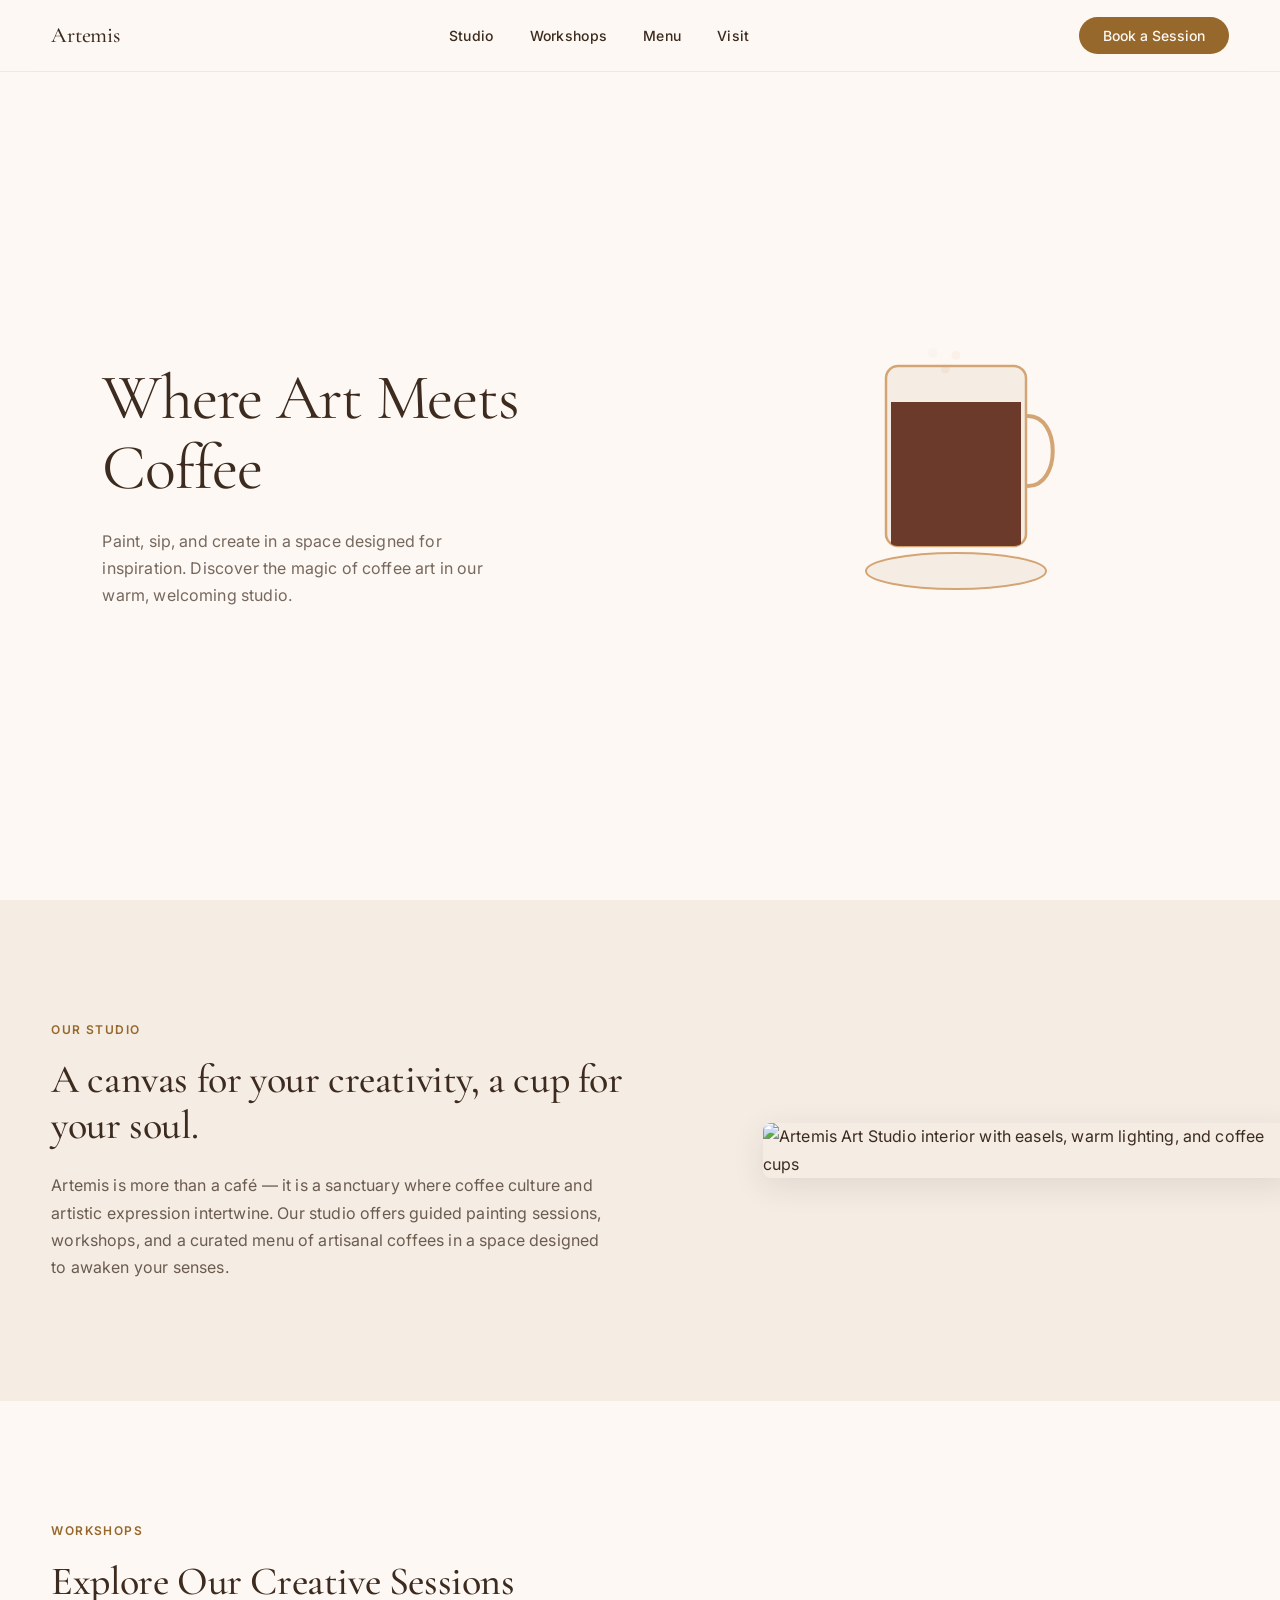
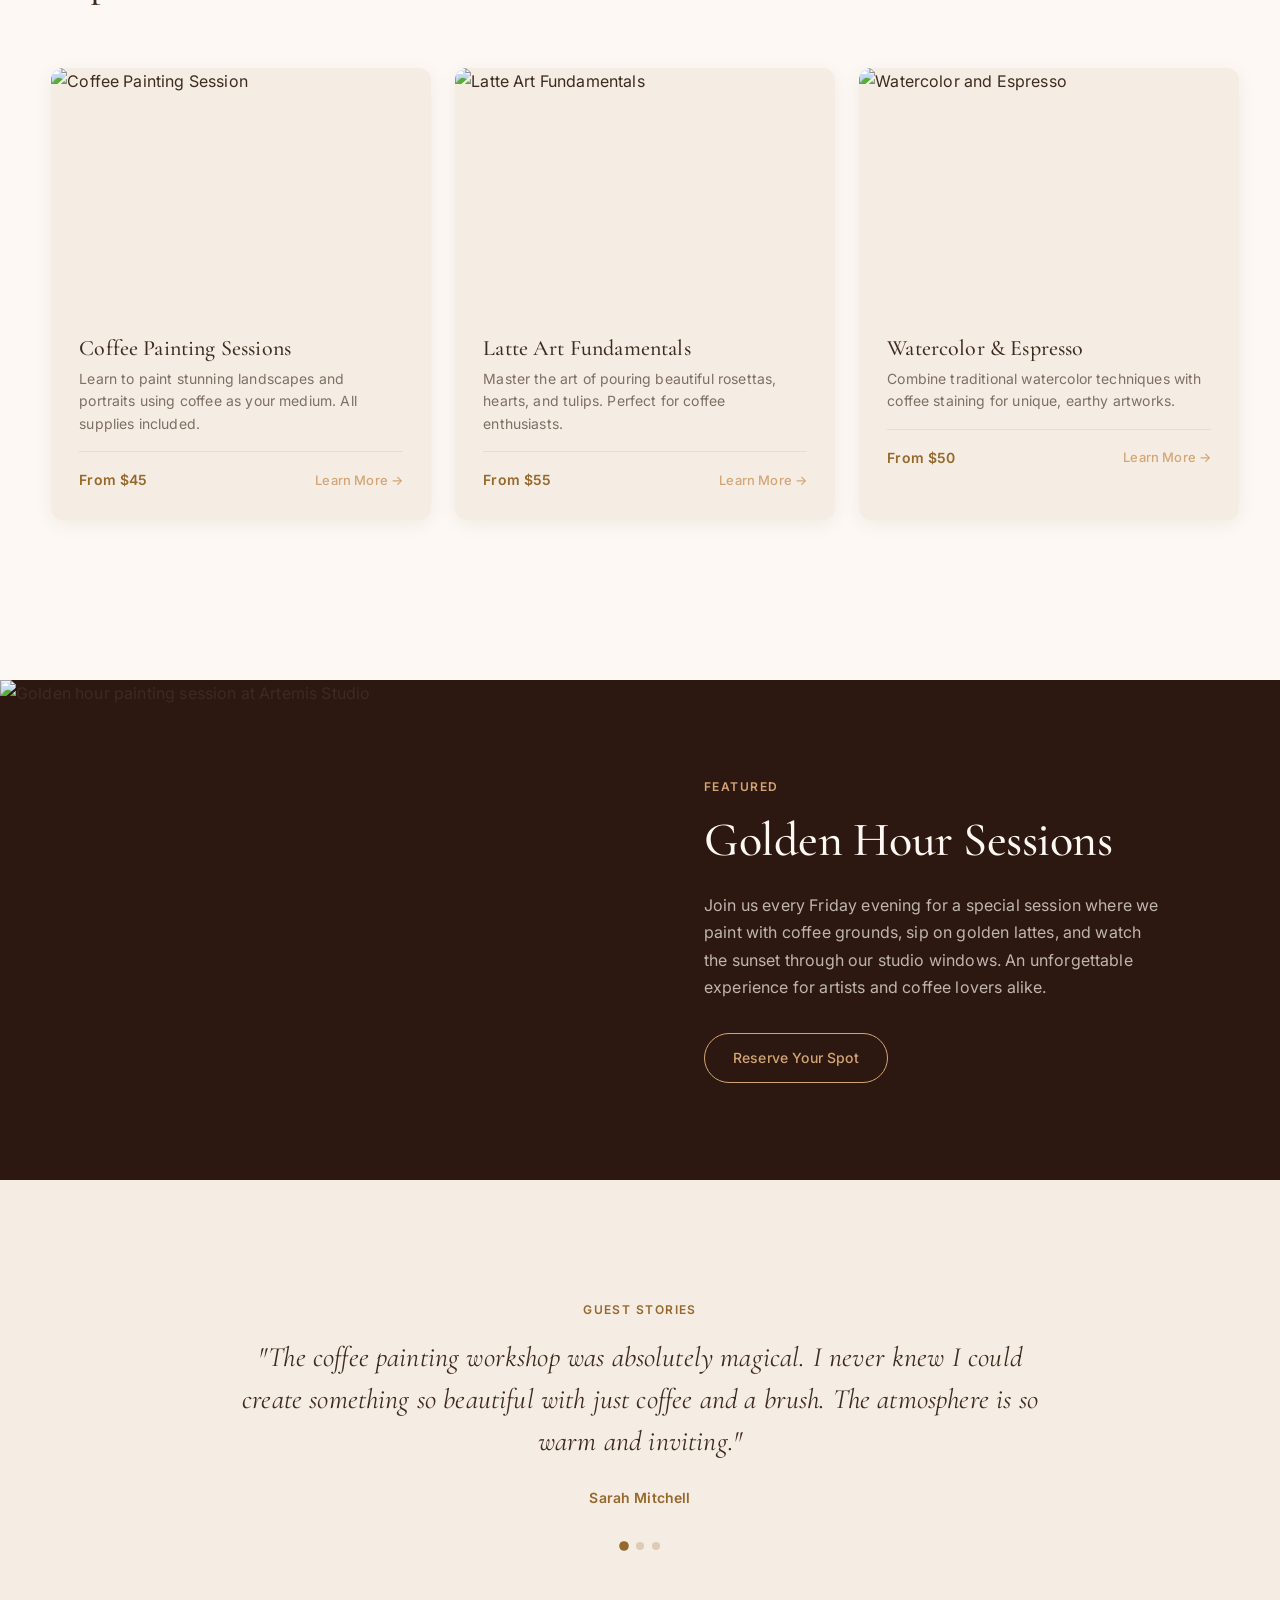
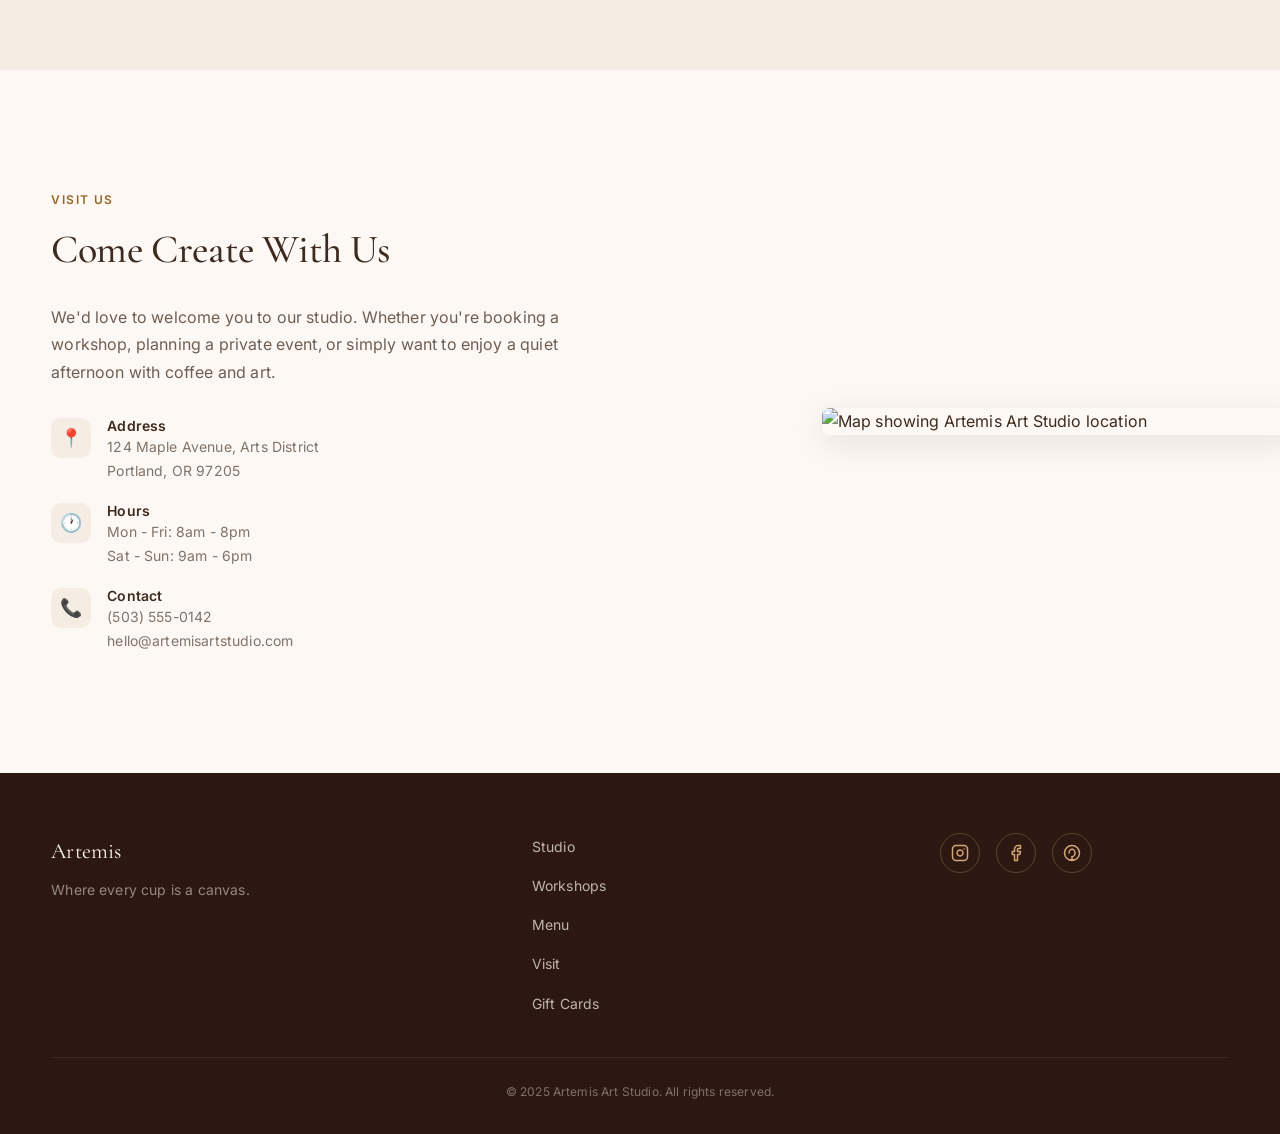
==== index.html @ d1eb5efe "New website" ====
<!DOCTYPE html>
<html lang="en">
<head>
<meta charset="UTF-8">
<meta name="viewport" content="width=device-width, initial-scale=1.0">
<title>Artemis Art Studio &mdash; Where Art Meets Coffee</title>
<link rel="preconnect" href="https://fonts.googleapis.com">
<link rel="preconnect" href="https://fonts.gstatic.com" crossorigin>
<link href="https://fonts.googleapis.com/css2?family=Cormorant+Garamond:ital,wght@0,400;0,500;0,600;1,400&family=Inter:wght@400;500;600&display=swap" rel="stylesheet">
<style>
*,*::before,*::after{margin:0;padding:0;box-sizing:border-box}
:root{
  --primary:#3D2B1F;
  --secondary:#96682C;
  --accent:#D4A574;
  --highlight:#C8956C;
  --bg:#FDF8F3;
  --surface:#F5EDE4;
  --surface-dark:#2C1810;
  --coffee:#6B3A2A;
  --steam:rgba(212,165,116,0.4);
}
html{scroll-behavior:smooth}
body{
  font-family:'Inter',sans-serif;
  color:var(--primary);
  background:var(--bg);
  line-height:1.7;
  letter-spacing:0.01em;
  overflow-x:hidden;
}
h1,h2,h3,h4,h5,h6{font-family:'Cormorant Garamond',serif;font-weight:400;line-height:1.1}
img{max-width:100%;display:block}
a{text-decoration:none;color:inherit}

/* ===== NAVIGATION ===== */
.nav{
  position:fixed;
  top:0;left:0;right:0;
  height:72px;
  background:rgba(253,248,243,0.92);
  backdrop-filter:blur(12px);
  -webkit-backdrop-filter:blur(12px);
  border-bottom:1px solid rgba(150,104,44,0.1);
  z-index:100;
  display:flex;
  align-items:center;
  justify-content:space-between;
  padding:0 4vw;
}
.nav-logo{
  font-family:'Cormorant Garamond',serif;
  font-size:22px;
  font-weight:500;
  color:var(--primary);
  letter-spacing:-0.01em;
}
.nav-links{
  display:flex;
  align-items:center;
  gap:36px;
  list-style:none;
}
.nav-links a{
  font-family:'Inter',sans-serif;
  font-size:14px;
  font-weight:500;
  letter-spacing:0.02em;
  color:var(--primary);
  transition:color 0.3s ease;
  position:relative;
}
.nav-links a::after{
  content:'';
  position:absolute;
  bottom:-4px;left:0;
  width:0;height:1.5px;
  background:var(--secondary);
  transition:width 0.3s ease;
}
.nav-links a:hover{color:var(--secondary)}
.nav-links a:hover::after{width:100%}
.nav-cta{
  font-family:'Inter',sans-serif;
  font-size:14px;
  font-weight:500;
  background:var(--secondary);
  color:var(--bg);
  padding:10px 24px;
  border-radius:100px;
  border:none;
  cursor:pointer;
  transition:all 0.3s ease;
}
.nav-cta:hover{
  background:var(--primary);
  transform:translateY(-1px);
}
.nav-toggle{display:none}

/* ===== HERO ===== */
.hero{
  min-height:100vh;
  display:flex;
  align-items:center;
  background:var(--bg);
  position:relative;
  padding-top:72px;
}
.hero::before{
  content:'';
  position:absolute;
  inset:0;
  background:url("[data-uri]") repeat;
  opacity:0.02;
  pointer-events:none;
  mix-blend-mode:overlay;
}
.hero-inner{
  width:100%;
  max-width:1400px;
  margin:0 auto;
  padding:0 8vw;
  display:grid;
  grid-template-columns:55% 45%;
  align-items:center;
  gap:40px;
}
.hero-text{
  position:relative;
  z-index:2;
}
.hero-headline{
  font-family:'Cormorant Garamond',serif;
  font-size:clamp(40px,5.5vw,64px);
  font-weight:400;
  letter-spacing:-0.02em;
  line-height:1.1;
  color:var(--primary);
  max-width:520px;
}
.hero-headline .word{
  display:inline-block;
  opacity:0;
  transform:translateY(20px);
}
.hero-subtitle{
  font-family:'Inter',sans-serif;
  font-size:16px;
  font-weight:400;
  color:rgba(61,43,31,0.7);
  margin-top:24px;
  max-width:420px;
  line-height:1.7;
}
.hero-visual{
  display:flex;
  align-items:center;
  justify-content:center;
  position:relative;
}

/* ===== SECTIONS GENERAL ===== */
.section{
  padding:120px 4vw;
  position:relative;
}
.section-inner{
  max-width:1200px;
  margin:0 auto;
}
.section-label{
  font-family:'Inter',sans-serif;
  font-size:12px;
  font-weight:600;
  letter-spacing:0.12em;
  text-transform:uppercase;
  color:var(--secondary);
  margin-bottom:16px;
  display:block;
}
.section-heading{
  font-family:'Cormorant Garamond',serif;
  font-size:clamp(32px,3.5vw,40px);
  font-weight:500;
  letter-spacing:-0.01em;
  color:var(--primary);
  margin-bottom:24px;
  line-height:1.15;
}
.section-body{
  font-family:'Inter',sans-serif;
  font-size:16px;
  color:rgba(61,43,31,0.75);
  line-height:1.7;
  max-width:560px;
}

/* ===== INTRODUCTION ===== */
#studio{background:var(--surface)}
.intro-grid{
  display:grid;
  grid-template-columns:55% 45%;
  gap:64px;
  align-items:center;
}
.intro-image{
  border-radius:8px;
  overflow:hidden;
  box-shadow:0 8px 32px rgba(44,24,16,0.1);
}
.intro-image img{
  width:100%;
  height:100%;
  object-fit:cover;
  transition:transform 0.6s ease;
}
.intro-image:hover img{transform:scale(1.03)}

/* ===== WORKSHOPS ===== */
#workshops{background:var(--bg);overflow:hidden}
.workshops-scroll{
  display:flex;
  gap:24px;
  padding:40px 0;
}
.workshop-card{
  min-width:380px;
  background:var(--surface);
  border-radius:12px;
  overflow:hidden;
  box-shadow:0 4px 20px rgba(44,24,16,0.06);
  transition:transform 0.4s ease,box-shadow 0.4s ease;
  cursor:pointer;
}
.workshop-card:hover{
  transform:translateY(-8px);
  box-shadow:0 12px 40px rgba(44,24,16,0.12);
}
.workshop-card-img{
  height:240px;
  overflow:hidden;
}
.workshop-card-img img{
  width:100%;
  height:100%;
  object-fit:cover;
  transition:transform 0.6s ease;
}
.workshop-card:hover .workshop-card-img img{transform:scale(1.05)}
.workshop-card-content{padding:28px}
.workshop-card-title{
  font-family:'Cormorant Garamond',serif;
  font-size:22px;
  font-weight:500;
  color:var(--primary);
  margin-bottom:8px;
}
.workshop-card-desc{
  font-family:'Inter',sans-serif;
  font-size:14px;
  color:rgba(61,43,31,0.65);
  line-height:1.6;
}
.workshop-card-meta{
  display:flex;
  justify-content:space-between;
  align-items:center;
  margin-top:16px;
  padding-top:16px;
  border-top:1px solid rgba(150,104,44,0.12);
}
.workshop-card-price{
  font-family:'Inter',sans-serif;
  font-size:14px;
  font-weight:600;
  color:var(--secondary);
}
.workshop-card-link{
  font-family:'Inter',sans-serif;
  font-size:13px;
  font-weight:500;
  color:var(--accent);
  transition:color 0.3s ease;
}
.workshop-card-link:hover{color:var(--secondary)}

/* ===== FEATURED ===== */
#featured{background:var(--surface-dark)}
.featured-grid{
  display:grid;
  grid-template-columns:1fr 1fr;
  gap:0;
  align-items:center;
}
.featured-image{
  height:100%;
  min-height:500px;
  overflow:hidden;
}
.featured-image img{
  width:100%;
  height:100%;
  object-fit:cover;
}
.featured-text{
  padding:80px 64px;
}
.featured-text .section-label{color:var(--accent)}
.featured-text .section-heading{
  color:var(--bg);
  font-size:clamp(36px,4vw,48px);
}
.featured-text .section-body{color:rgba(253,248,243,0.7);max-width:460px}
.featured-cta{
  display:inline-block;
  margin-top:32px;
  font-family:'Inter',sans-serif;
  font-size:14px;
  font-weight:500;
  color:var(--accent);
  border:1px solid var(--accent);
  padding:12px 28px;
  border-radius:100px;
  transition:all 0.3s ease;
}
.featured-cta:hover{
  background:var(--accent);
  color:var(--surface-dark);
}

/* ===== TESTIMONIALS ===== */
#stories{background:var(--surface)}
.testimonial-wrap{
  max-width:800px;
  margin:0 auto;
  text-align:center;
}
.testimonial-quote{
  font-family:'Cormorant Garamond',serif;
  font-size:clamp(22px,2.5vw,28px);
  font-weight:400;
  font-style:italic;
  color:var(--primary);
  line-height:1.5;
  min-height:120px;
  display:flex;
  align-items:center;
  justify-content:center;
}
.testimonial-author{
  font-family:'Inter',sans-serif;
  font-size:14px;
  font-weight:600;
  color:var(--secondary);
  margin-top:24px;
}
.testimonial-nav{
  display:flex;
  justify-content:center;
  gap:8px;
  margin-top:32px;
}
.testimonial-dot{
  width:8px;
  height:8px;
  border-radius:50%;
  background:rgba(150,104,44,0.25);
  cursor:pointer;
  transition:all 0.3s ease;
  border:none;
}
.testimonial-dot.active{
  background:var(--secondary);
  transform:scale(1.2);
}

/* ===== VISIT ===== */
#visit{background:var(--bg)}
.visit-grid{
  display:grid;
  grid-template-columns:60% 40%;
  gap:64px;
  align-items:center;
}
.visit-info h2{margin-bottom:32px}
.visit-details{
  display:grid;
  gap:20px;
  margin-top:32px;
}
.visit-item{
  display:flex;
  align-items:flex-start;
  gap:16px;
}
.visit-icon{
  width:40px;
  height:40px;
  border-radius:10px;
  background:var(--surface);
  display:flex;
  align-items:center;
  justify-content:center;
  flex-shrink:0;
  font-size:18px;
}
.visit-item h4{
  font-family:'Inter',sans-serif;
  font-size:14px;
  font-weight:600;
  color:var(--primary);
  margin-bottom:2px;
}
.visit-item p{
  font-family:'Inter',sans-serif;
  font-size:14px;
  color:rgba(61,43,31,0.65);
}
.visit-image{
  border-radius:8px;
  overflow:hidden;
  box-shadow:0 8px 32px rgba(44,24,16,0.1);
}
.visit-image img{
  width:100%;
  height:100%;
  object-fit:cover;
}

/* ===== FOOTER ===== */
.footer{
  background:var(--surface-dark);
  padding:60px 4vw 32px;
}
.footer-inner{
  max-width:1200px;
  margin:0 auto;
}
.footer-grid{
  display:grid;
  grid-template-columns:1.2fr 1fr 0.8fr;
  gap:48px;
  padding-bottom:40px;
  border-bottom:1px solid rgba(253,248,243,0.08);
}
.footer-brand{
  font-family:'Cormorant Garamond',serif;
  font-size:22px;
  color:var(--bg);
  margin-bottom:8px;
}
.footer-tagline{
  font-family:'Inter',sans-serif;
  font-size:14px;
  color:rgba(253,248,243,0.5);
}
.footer-links{
  list-style:none;
  display:flex;
  flex-direction:column;
  gap:12px;
}
.footer-links a{
  font-family:'Inter',sans-serif;
  font-size:14px;
  color:rgba(253,248,243,0.7);
  transition:color 0.3s ease;
}
.footer-links a:hover{color:var(--accent)}
.footer-social{
  display:flex;
  gap:16px;
}
.footer-social a{
  width:40px;
  height:40px;
  border-radius:50%;
  border:1px solid rgba(212,165,116,0.3);
  display:flex;
  align-items:center;
  justify-content:center;
  color:var(--accent);
  font-size:18px;
  transition:all 0.3s ease;
}
.footer-social a:hover{
  background:var(--accent);
  color:var(--surface-dark);
}
.footer-bottom{
  text-align:center;
  padding-top:24px;
  font-family:'Inter',sans-serif;
  font-size:12px;
  color:rgba(253,248,243,0.4);
}

/* ===== ANIMATIONS ===== */
.fade-up{
  opacity:0;
  transform:translateY(30px);
}
.fade-up.visible{
  opacity:1;
  transform:translateY(0);
  transition:opacity 0.8s cubic-bezier(0.33,1,0.68,1),transform 0.8s cubic-bezier(0.33,1,0.68,1);
}
.fade-left{
  opacity:0;
  transform:translateX(-60px);
}
.fade-left.visible{
  opacity:1;
  transform:translateX(0);
  transition:opacity 1s cubic-bezier(0.33,1,0.68,1),transform 1s cubic-bezier(0.33,1,0.68,1);
}
.fade-right{
  opacity:0;
  transform:translateX(40px);
}
.fade-right.visible{
  opacity:1;
  transform:translateX(0);
  transition:opacity 0.8s cubic-bezier(0.33,1,0.68,1),transform 0.8s cubic-bezier(0.33,1,0.68,1);
}

/* ===== RESPONSIVE ===== */
@media(max-width:768px){
  .nav-links,.nav-cta{display:none}
  .nav-toggle{
    display:block;
    background:none;
    border:none;
    font-size:24px;
    cursor:pointer;
    color:var(--primary);
  }
  .hero-inner{
    grid-template-columns:1fr;
    text-align:center;
    gap:60px;
    padding-top:100px;
    padding-bottom:60px;
  }
  .hero-headline{max-width:100%}
  .hero-subtitle{margin:24px auto 0}
  .hero-visual{order:-1}
  .intro-grid{grid-template-columns:1fr}
  .workshop-card{min-width:320px}
  .featured-grid{grid-template-columns:1fr}
  .featured-image{min-height:300px}
  .featured-text{padding:48px 24px}
  .visit-grid{grid-template-columns:1fr}
  .footer-grid{grid-template-columns:1fr;text-align:center}
  .footer-social{justify-content:center}
  .section{padding:80px 5vw}
}

/* ===== SVG COFFEE CUP ===== */
.coffee-cup-svg{
  cursor:pointer;
  transition:transform 0.3s ease;
}
.coffee-cup-svg:hover{transform:scale(1.02)}
.coffee-cup-svg:focus{outline:none}
#coffee-liquid{transition:all 0.4s ease}
</style>
</head>
<body>

<!-- ===== NAVIGATION ===== -->
<nav class="nav">
  <a href="#" class="nav-logo">Artemis</a>
  <ul class="nav-links">
    <li><a href="#studio">Studio</a></li>
    <li><a href="#workshops">Workshops</a></li>
    <li><a href="#featured">Menu</a></li>
    <li><a href="#visit">Visit</a></li>
  </ul>
  <button class="nav-cta" onclick="document.getElementById('visit').scrollIntoView({behavior:'smooth'})">Book a Session</button>
  <button class="nav-toggle" onclick="toggleMobileNav()">&#9776;</button>
</nav>

<!-- ===== HERO ===== -->
<section class="hero" id="home">
  <div class="hero-inner">
    <div class="hero-text">
      <h1 class="hero-headline" id="hero-headline">Where Art Meets Coffee</h1>
      <p class="hero-subtitle">Paint, sip, and create in a space designed for inspiration. Discover the magic of coffee art in our warm, welcoming studio.</p>
    </div>
    <div class="hero-visual">
      <svg class="coffee-cup-svg" id="coffee-cup" viewBox="0 0 280 320" width="280" height="320" role="img" aria-label="Interactive coffee cup. Click to drink." tabindex="0">
        <defs>
          <clipPath id="cup-clip">
            <rect x="50" y="40" width="140" height="180" rx="12" ry="12"/>
          </clipPath>
        </defs>
        <!-- Saucer -->
        <ellipse cx="120" cy="245" rx="90" ry="18" fill="#F5EDE4" stroke="#D4A574" stroke-width="2"/>
        <!-- Cup body -->
        <rect x="50" y="40" width="140" height="180" rx="12" ry="12" fill="#F5EDE4" stroke="#D4A574" stroke-width="2.5"/>
        <!-- Cup handle -->
        <path d="M 192 90 C 225 90, 225 160, 192 160" fill="none" stroke="#D4A574" stroke-width="4" stroke-linecap="round"/>
        <!-- Coffee liquid -->
        <rect id="coffee-liquid" x="55" y="76" width="130" height="144" fill="#6B3A2A" clip-path="url(#cup-clip)"/>
        <!-- Steam particles container -->
        <g id="steam-container"></g>
      </svg>
    </div>
  </div>
</section>

<!-- ===== INTRODUCTION ===== -->
<section class="section" id="studio">
  <div class="section-inner">
    <div class="intro-grid">
      <div class="intro-text">
        <span class="section-label fade-up">Our Studio</span>
        <h2 class="section-heading fade-up">A canvas for your creativity, a cup for your soul.</h2>
        <p class="section-body fade-up">Artemis is more than a caf&eacute; &mdash; it is a sanctuary where coffee culture and artistic expression intertwine. Our studio offers guided painting sessions, workshops, and a curated menu of artisanal coffees in a space designed to awaken your senses.</p>
      </div>
      <div class="intro-image fade-right">
        <img src="images/studio-interior.jpg" alt="Artemis Art Studio interior with easels, warm lighting, and coffee cups">
      </div>
    </div>
  </div>
</section>

<!-- ===== WORKSHOPS ===== -->
<section class="section" id="workshops">
  <div class="section-inner">
    <span class="section-label fade-up">Workshops</span>
    <h2 class="section-heading fade-up">Explore Our Creative Sessions</h2>
    <div class="workshops-scroll" id="workshops-scroll">
      <div class="workshop-card fade-up">
        <div class="workshop-card-img">
          <img src="images/coffee-painting-workshop.jpg" alt="Coffee Painting Session">
        </div>
        <div class="workshop-card-content">
          <h3 class="workshop-card-title">Coffee Painting Sessions</h3>
          <p class="workshop-card-desc">Learn to paint stunning landscapes and portraits using coffee as your medium. All supplies included.</p>
          <div class="workshop-card-meta">
            <span class="workshop-card-price">From $45</span>
            <span class="workshop-card-link">Learn More &rarr;</span>
          </div>
        </div>
      </div>
      <div class="workshop-card fade-up">
        <div class="workshop-card-img">
          <img src="images/latte-art.jpg" alt="Latte Art Fundamentals">
        </div>
        <div class="workshop-card-content">
          <h3 class="workshop-card-title">Latte Art Fundamentals</h3>
          <p class="workshop-card-desc">Master the art of pouring beautiful rosettas, hearts, and tulips. Perfect for coffee enthusiasts.</p>
          <div class="workshop-card-meta">
            <span class="workshop-card-price">From $55</span>
            <span class="workshop-card-link">Learn More &rarr;</span>
          </div>
        </div>
      </div>
      <div class="workshop-card fade-up">
        <div class="workshop-card-img">
          <img src="images/coffee-watercolor.jpg" alt="Watercolor and Espresso">
        </div>
        <div class="workshop-card-content">
          <h3 class="workshop-card-title">Watercolor &amp; Espresso</h3>
          <p class="workshop-card-desc">Combine traditional watercolor techniques with coffee staining for unique, earthy artworks.</p>
          <div class="workshop-card-meta">
            <span class="workshop-card-price">From $50</span>
            <span class="workshop-card-link">Learn More &rarr;</span>
          </div>
        </div>
      </div>
      <div class="workshop-card fade-up">
        <div class="workshop-card-img">
          <img src="images/golden-hour.jpg" alt="Evening Sip and Paint">
        </div>
        <div class="workshop-card-content">
          <h3 class="workshop-card-title">Evening Sip &amp; Paint</h3>
          <p class="workshop-card-desc">Unwind with a glass of wine, artisanal coffee, and a guided painting session in golden hour light.</p>
          <div class="workshop-card-meta">
            <span class="workshop-card-price">From $60</span>
            <span class="workshop-card-link">Learn More &rarr;</span>
          </div>
        </div>
      </div>
    </div>
  </div>
</section>

<!-- ===== FEATURED ===== -->
<section class="section" id="featured" style="padding:0">
  <div class="featured-grid">
    <div class="featured-image fade-left">
      <img src="images/golden-hour.jpg" alt="Golden hour painting session at Artemis Studio">
    </div>
    <div class="featured-text">
      <span class="section-label fade-up">Featured</span>
      <h2 class="section-heading fade-up">Golden Hour Sessions</h2>
      <p class="section-body fade-up">Join us every Friday evening for a special session where we paint with coffee grounds, sip on golden lattes, and watch the sunset through our studio windows. An unforgettable experience for artists and coffee lovers alike.</p>
      <a href="#visit" class="featured-cta fade-up">Reserve Your Spot</a>
    </div>
  </div>
</section>

<!-- ===== TESTIMONIALS ===== -->
<section class="section" id="stories">
  <div class="section-inner">
    <div class="testimonial-wrap">
      <span class="section-label fade-up">Guest Stories</span>
      <div class="testimonial-quote fade-up" id="testimonial-quote">
        "The coffee painting workshop was absolutely magical. I never knew I could create something so beautiful with just coffee and a brush. The atmosphere is so warm and inviting."
      </div>
      <div class="testimonial-author fade-up" id="testimonial-author">Sarah Mitchell</div>
      <div class="testimonial-nav" id="testimonial-nav">
        <button class="testimonial-dot active" data-index="0"></button>
        <button class="testimonial-dot" data-index="1"></button>
        <button class="testimonial-dot" data-index="2"></button>
      </div>
    </div>
  </div>
</section>

<!-- ===== VISIT ===== -->
<section class="section" id="visit">
  <div class="section-inner">
    <div class="visit-grid">
      <div class="visit-info">
        <span class="section-label fade-up">Visit Us</span>
        <h2 class="section-heading fade-up">Come Create With Us</h2>
        <p class="section-body fade-up">We'd love to welcome you to our studio. Whether you're booking a workshop, planning a private event, or simply want to enjoy a quiet afternoon with coffee and art.</p>
        <div class="visit-details">
          <div class="visit-item fade-up">
            <div class="visit-icon">&#128205;</div>
            <div>
              <h4>Address</h4>
              <p>124 Maple Avenue, Arts District<br>Portland, OR 97205</p>
            </div>
          </div>
          <div class="visit-item fade-up">
            <div class="visit-icon">&#128336;</div>
            <div>
              <h4>Hours</h4>
              <p>Mon - Fri: 8am - 8pm<br>Sat - Sun: 9am - 6pm</p>
            </div>
          </div>
          <div class="visit-item fade-up">
            <div class="visit-icon">&#128222;</div>
            <div>
              <h4>Contact</h4>
              <p>(503) 555-0142<br>hello@artemisartstudio.com</p>
            </div>
          </div>
        </div>
      </div>
      <div class="visit-image fade-right">
        <img src="images/studio-map.jpg" alt="Map showing Artemis Art Studio location">
      </div>
    </div>
  </div>
</section>

<!-- ===== FOOTER ===== -->
<footer class="footer">
  <div class="footer-inner">
    <div class="footer-grid">
      <div>
        <div class="footer-brand">Artemis</div>
        <p class="footer-tagline">Where every cup is a canvas.</p>
      </div>
      <ul class="footer-links">
        <li><a href="#studio">Studio</a></li>
        <li><a href="#workshops">Workshops</a></li>
        <li><a href="#featured">Menu</a></li>
        <li><a href="#visit">Visit</a></li>
        <li><a href="#">Gift Cards</a></li>
      </ul>
      <div class="footer-social">
        <a href="#" aria-label="Instagram">
          <svg width="18" height="18" viewBox="0 0 24 24" fill="none" stroke="currentColor" stroke-width="2" stroke-linecap="round" stroke-linejoin="round"><rect x="2" y="2" width="20" height="20" rx="5" ry="5"></rect><path d="M16 11.37A4 4 0 1 1 12.63 8 4 4 0 0 1 16 11.37z"></path><line x1="17.5" y1="6.5" x2="17.51" y2="6.5"></line></svg>
        </a>
        <a href="#" aria-label="Facebook">
          <svg width="18" height="18" viewBox="0 0 24 24" fill="none" stroke="currentColor" stroke-width="2" stroke-linecap="round" stroke-linejoin="round"><path d="M18 2h-3a5 5 0 0 0-5 5v3H7v4h3v8h4v-8h3l1-4h-4V7a1 1 0 0 1 1-1h3z"></path></svg>
        </a>
        <a href="#" aria-label="Pinterest">
          <svg width="18" height="18" viewBox="0 0 24 24" fill="none" stroke="currentColor" stroke-width="2" stroke-linecap="round" stroke-linejoin="round"><circle cx="12" cy="12" r="10"></circle><path d="M8 12c0-2.76 1.79-5 4-5s4 2.24 4 5c0 2.76-1.79 5-4 5"></path><path d="M12 17v4"></path><path d="M9 21h6"></path></svg>
        </a>
      </div>
    </div>
    <div class="footer-bottom">
      &copy; 2025 Artemis Art Studio. All rights reserved.
    </div>
  </div>
</footer>

<script>
// ===== COFFEE CUP INTERACTIVE =====
(function(){
  const svg = document.getElementById('coffee-cup');
  const liquid = document.getElementById('coffee-liquid');
  const steamContainer = document.getElementById('steam-container');
  const cupInteriorHeight = 180;
  let fillLevel = 0.80;
  let particles = [];
  let frameCount = 0;
  let isResetting = false;

  // Steam particle class
  function createParticle(burst) {
    const el = document.createElementNS('http://www.w3.org/2000/svg', 'circle');
    const radius = 3 + Math.random() * 2;
    const startX = 120 + (Math.random() - 0.5) * 40;
    const startY = 60 + Math.random() * 10;
    el.setAttribute('r', radius);
    el.setAttribute('cx', startX);
    el.setAttribute('cy', startY);
    el.setAttribute('fill', 'rgba(212,165,116,0.4)');
    el.setAttribute('fill-opacity', '0.4');
    steamContainer.appendChild(el);

    const particle = {
      el: el,
      x: startX,
      baseX: startX,
      y: startY,
      radius: radius,
      opacity: 0.4,
      speed: 0.3 + Math.random() * 0.5,
      wobbleOffset: Math.random() * Math.PI * 2,
      wobbleSpeed: 0.02 + Math.random() * 0.03,
      wobbleAmp: 8 + Math.random() * 12
    };
    particles.push(particle);
    return particle;
  }

  // Animation loop
  function animate() {
    frameCount++;

    // Spawn ambient particles
    if (frameCount % 25 === 0 && particles.length < 12) {
      createParticle(false);
    }

    // Update particles (iterate in reverse for safe removal)
    for (let i = particles.length - 1; i >= 0; i--) {
      const p = particles[i];
      p.y -= p.speed;
      p.wobbleOffset += p.wobbleSpeed;
      p.x = p.baseX + Math.sin(p.wobbleOffset) * p.wobbleAmp;
      p.opacity -= 0.004;

      p.el.setAttribute('cx', p.x);
      p.el.setAttribute('cy', p.y);
      p.el.setAttribute('fill-opacity', Math.max(0, p.opacity));

      if (p.opacity <= 0 || p.y < 15) {
        steamContainer.removeChild(p.el);
        particles.splice(i, 1);
      }
    }

    requestAnimationFrame(animate);
  }

  // Start animation
  animate();

  // Emit burst of steam
  function emitSteamBurst() {
    for (let i = 0; i < 4; i++) {
      setTimeout(() => createParticle(true), i * 80);
    }
  }

  // Handle click
  function handleClick() {
    if (isResetting) return;

    if (fillLevel > 0.12) {
      fillLevel = Math.max(0.08, fillLevel - 0.15);
      const newHeight = fillLevel * cupInteriorHeight;
      const newY = 220 - newHeight;
      liquid.setAttribute('y', newY);
      liquid.setAttribute('height', newHeight);
      emitSteamBurst();

      if (fillLevel <= 0.12) {
        // Show refill hint after a delay
        setTimeout(() => {
          if (fillLevel <= 0.12) {
            isResetting = true;
            liquid.setAttribute('y', '76');
            liquid.setAttribute('height', '144');
            fillLevel = 0.80;
            emitSteamBurst();
            setTimeout(() => { isResetting = false; }, 500);
          }
        }, 1200);
      }
    }
  }

  svg.addEventListener('click', handleClick);
  svg.addEventListener('keydown', function(e) {
    if (e.key === 'Enter' || e.key === ' ') {
      e.preventDefault();
      handleClick();
    }
  });
})();

// ===== TESTIMONIALS CYCLING =====
(function(){
  const quotes = [
    {
      text: '"The coffee painting workshop was absolutely magical. I never knew I could create something so beautiful with just coffee and a brush. The atmosphere is so warm and inviting."',
      author: 'Sarah Mitchell'
    },
    {
      text: '"Artemis is my sanctuary. I come here every weekend for the Golden Hour sessions. There\'s something truly special about painting while the sun sets and the smell of fresh coffee fills the air."',
      author: 'James Chen'
    },
    {
      text: '"I brought my team here for a corporate workshop and it was the best team-building event we\'ve ever had. The instructors are patient, the coffee is incredible, and everyone left with artwork they were proud of."',
      author: 'Emily Rodriguez'
    }
  ];

  let currentIndex = 0;
  const quoteEl = document.getElementById('testimonial-quote');
  const authorEl = document.getElementById('testimonial-author');
  const dots = document.querySelectorAll('.testimonial-dot');

  function showTestimonial(index) {
    // Fade out
    quoteEl.style.transition = 'opacity 0.4s ease';
    authorEl.style.transition = 'opacity 0.4s ease';
    quoteEl.style.opacity = '0';
    authorEl.style.opacity = '0';

    setTimeout(() => {
      quoteEl.textContent = quotes[index].text;
      authorEl.textContent = quotes[index].author;
      // Fade in
      quoteEl.style.opacity = '1';
      authorEl.style.opacity = '1';
    }, 400);

    dots.forEach((dot, i) => {
      dot.classList.toggle('active', i === index);
    });
  }

  // Auto cycle
  setInterval(() => {
    currentIndex = (currentIndex + 1) % quotes.length;
    showTestimonial(currentIndex);
  }, 6000);

  // Dot clicks
  dots.forEach(dot => {
    dot.addEventListener('click', () => {
      currentIndex = parseInt(dot.dataset.index);
      showTestimonial(currentIndex);
    });
  });
})();

// ===== SCROLL ENTRANCE ANIMATIONS =====
(function(){
  const observerOptions = {
    root: null,
    rootMargin: '0px',
    threshold: 0.15
  };

  const observer = new IntersectionObserver((entries) => {
    entries.forEach(entry => {
      if (entry.isIntersecting) {
        // Add stagger delay based on element's position among siblings
        const siblings = Array.from(entry.target.parentElement.children);
        const index = siblings.indexOf(entry.target);
        const delay = index * 0.12;
        entry.target.style.transitionDelay = delay + 's';
        entry.target.classList.add('visible');
        observer.unobserve(entry.target);
      }
    });
  }, observerOptions);

  document.querySelectorAll('.fade-up, .fade-left, .fade-right').forEach(el => {
    observer.observe(el);
  });
})();

// ===== HERO HEADLINE WORD-BY-WORD ANIMATION =====
(function(){
  const headline = document.getElementById('hero-headline');
  const text = headline.textContent;
  const words = text.split(' ');
  headline.innerHTML = words.map((word, i) => {
    return '<span class="word" style="animation-delay:' + (i * 0.15) + 's">' + word + '</span>';
  }).join(' ');

  // Trigger animation
  setTimeout(() => {
    headline.querySelectorAll('.word').forEach(word => {
      word.style.opacity = '1';
      word.style.transform = 'translateY(0)';
      word.style.transition = 'opacity 0.8s cubic-bezier(0.33,1,0.68,1), transform 0.8s cubic-bezier(0.33,1,0.68,1)';
    });
  }, 300);
})();

// ===== SMOOTH SCROLL FOR NAV LINKS =====
document.querySelectorAll('a[href^="#"]').forEach(anchor => {
  anchor.addEventListener('click', function(e) {
    const href = this.getAttribute('href');
    if (href === '#') return;
    e.preventDefault();
    const target = document.querySelector(href);
    if (target) {
      target.scrollIntoView({ behavior: 'smooth', block: 'start' });
    }
  });
});

// ===== MOBILE NAV TOGGLE =====
function toggleMobileNav() {
  const navLinks = document.querySelector('.nav-links');
  const isHidden = navLinks.style.display === 'flex';
  navLinks.style.display = isHidden ? 'none' : 'flex';
  if (!isHidden) {
    navLinks.style.position = 'absolute';
    navLinks.style.top = '72px';
    navLinks.style.left = '0';
    navLinks.style.right = '0';
    navLinks.style.flexDirection = 'column';
    navLinks.style.background = 'rgba(253,248,243,0.98)';
    navLinks.style.padding = '24px';
    navLinks.style.gap = '20px';
    navLinks.style.boxShadow = '0 4px 20px rgba(0,0,0,0.08)';
    navLinks.style.backdropFilter = 'blur(12px)';
    navLinks.style.zIndex = '99';
  }
}

// ===== NAV BACKGROUND ON SCROLL =====
window.addEventListener('scroll', () => {
  const nav = document.querySelector('.nav');
  if (window.scrollY > 50) {
    nav.style.boxShadow = '0 2px 20px rgba(44,24,16,0.06)';
  } else {
    nav.style.boxShadow = 'none';
  }
});
</script>

</body>
</html>
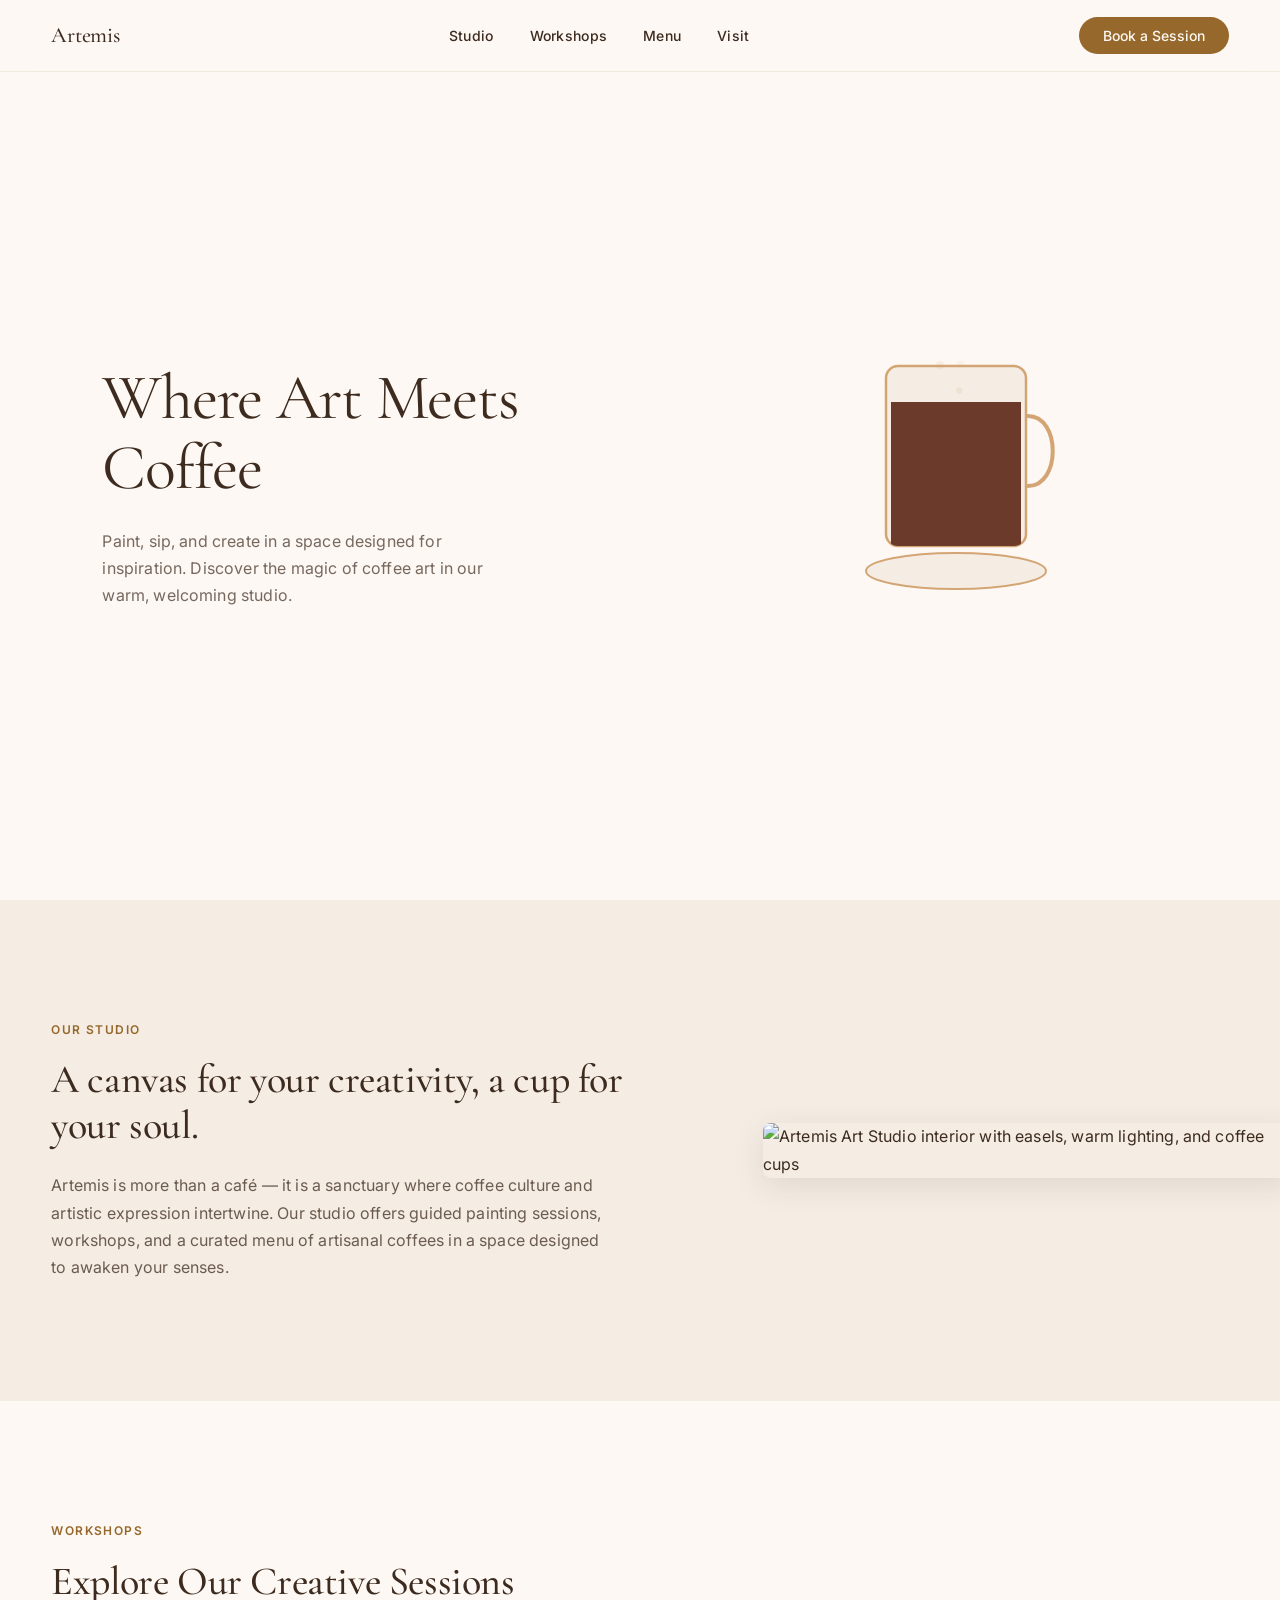
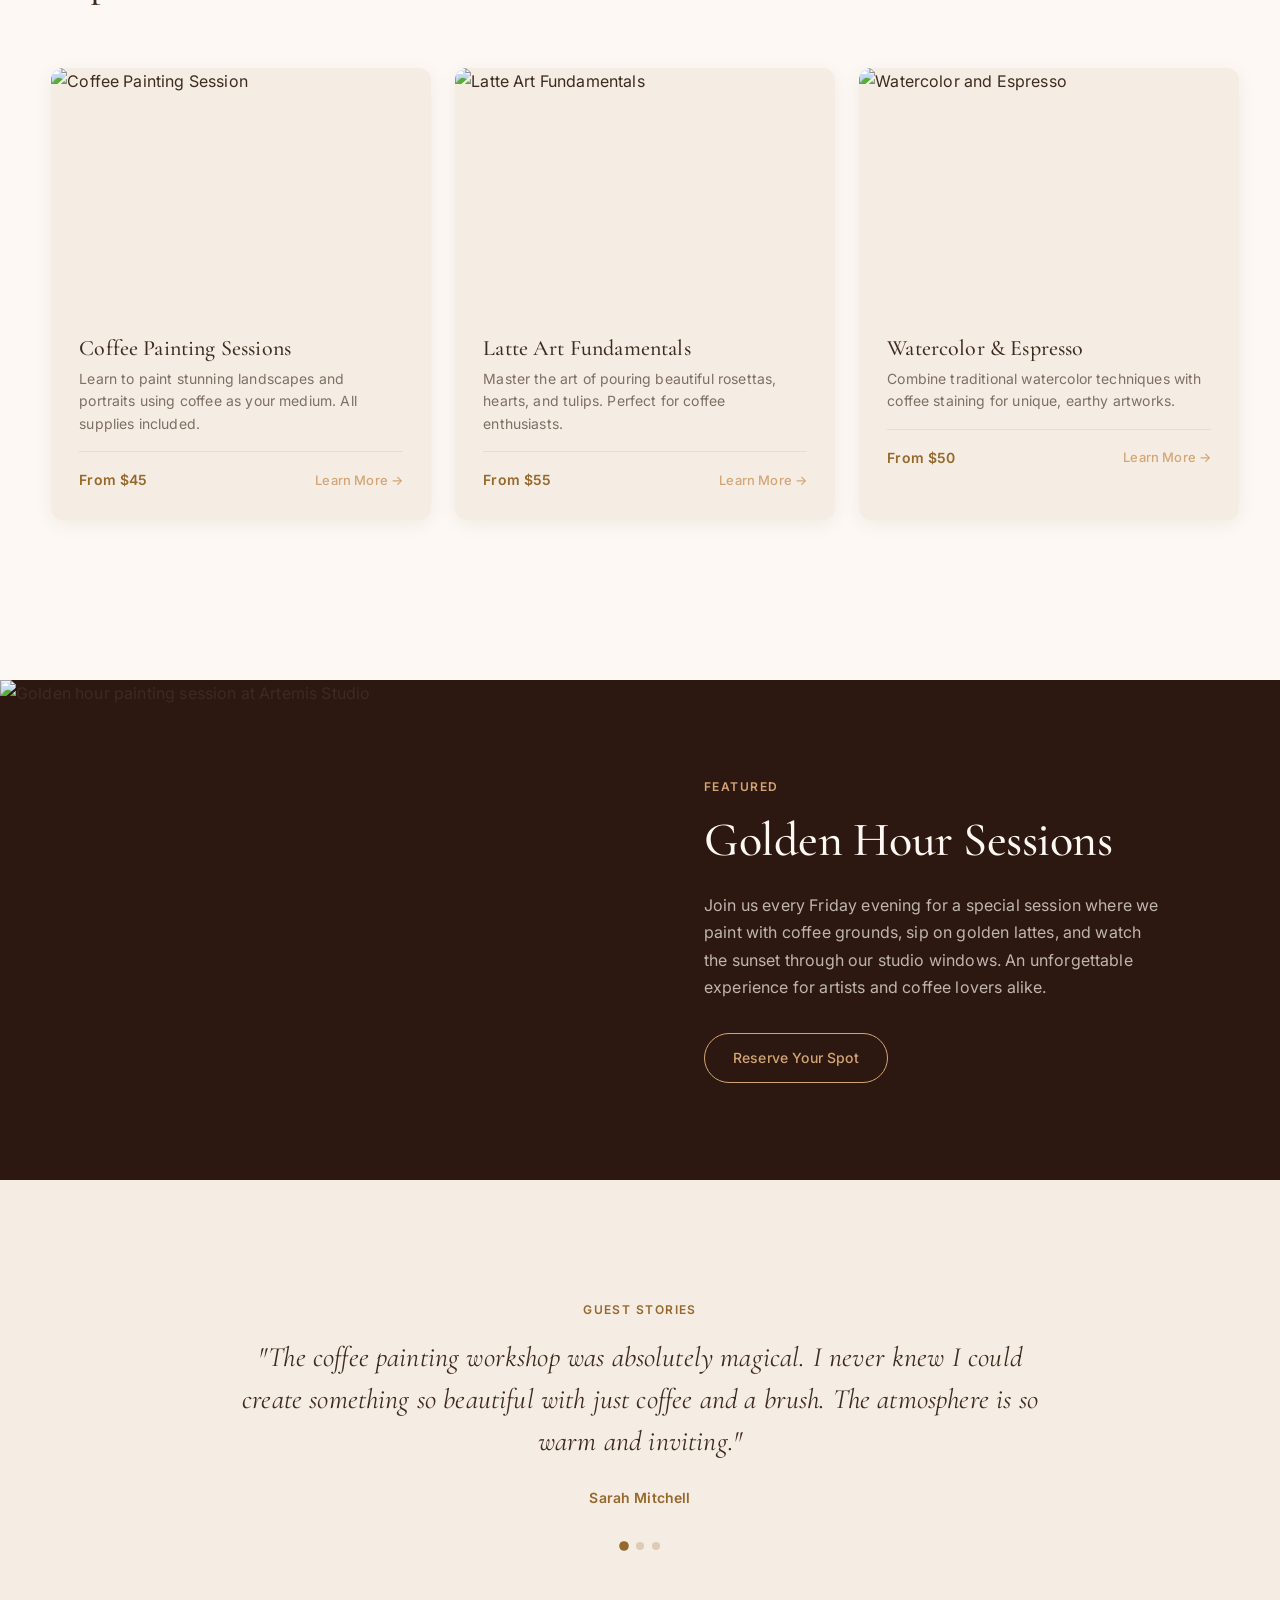
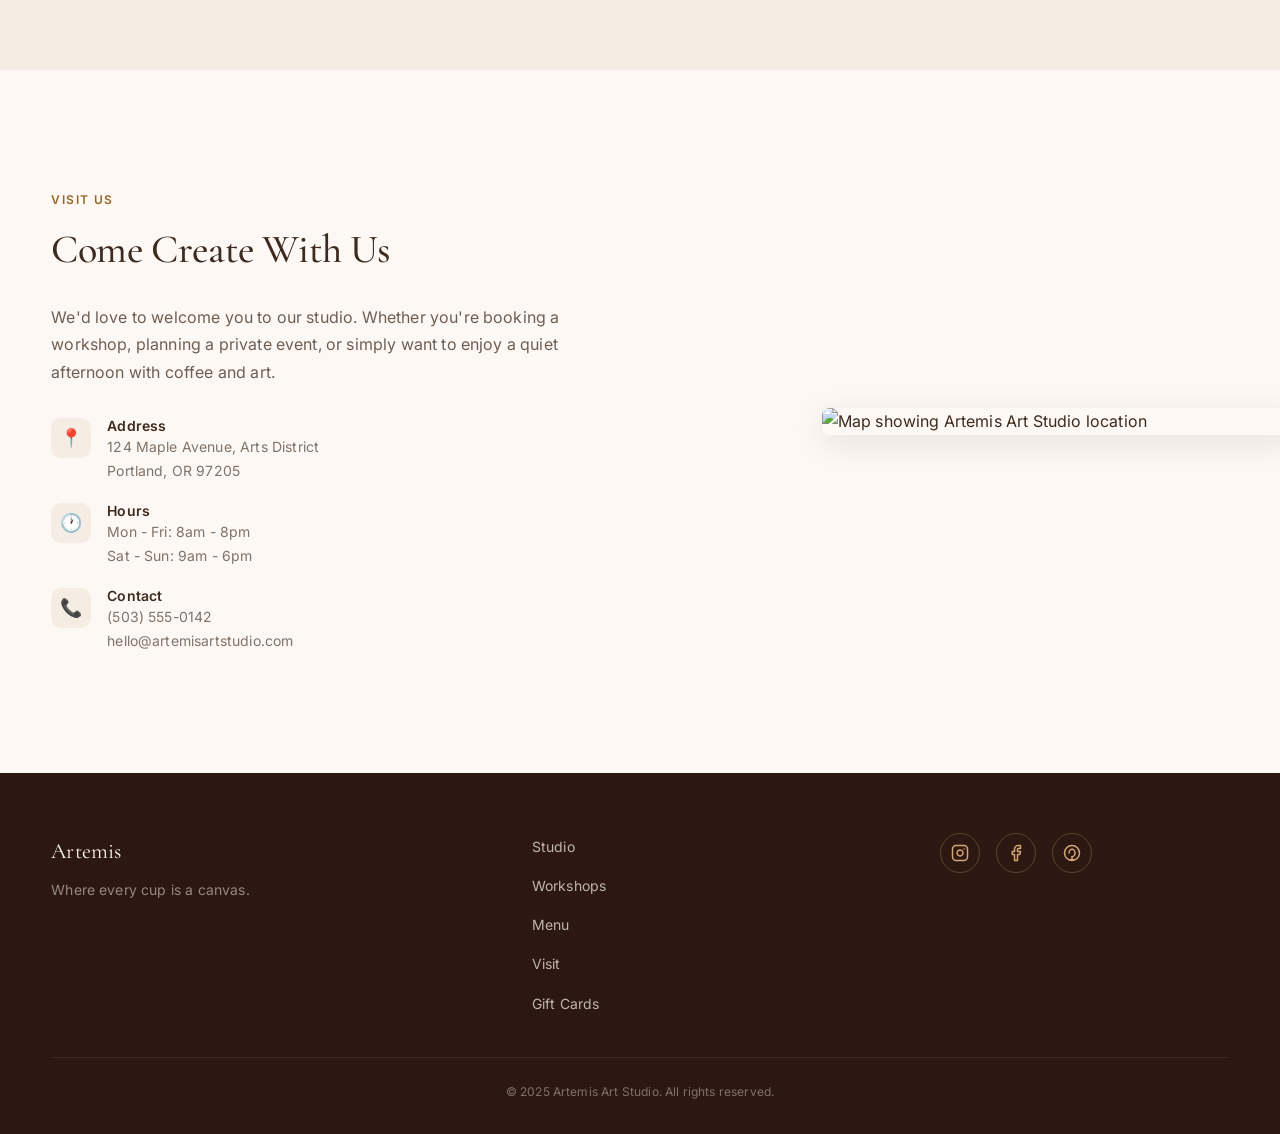
==== commit 6efadd9f: "Update index.html" ====
--- a/index.html
+++ b/index.html
@@ -1061,3 +1061,5 @@
 
 </body>
 </html>
+
+
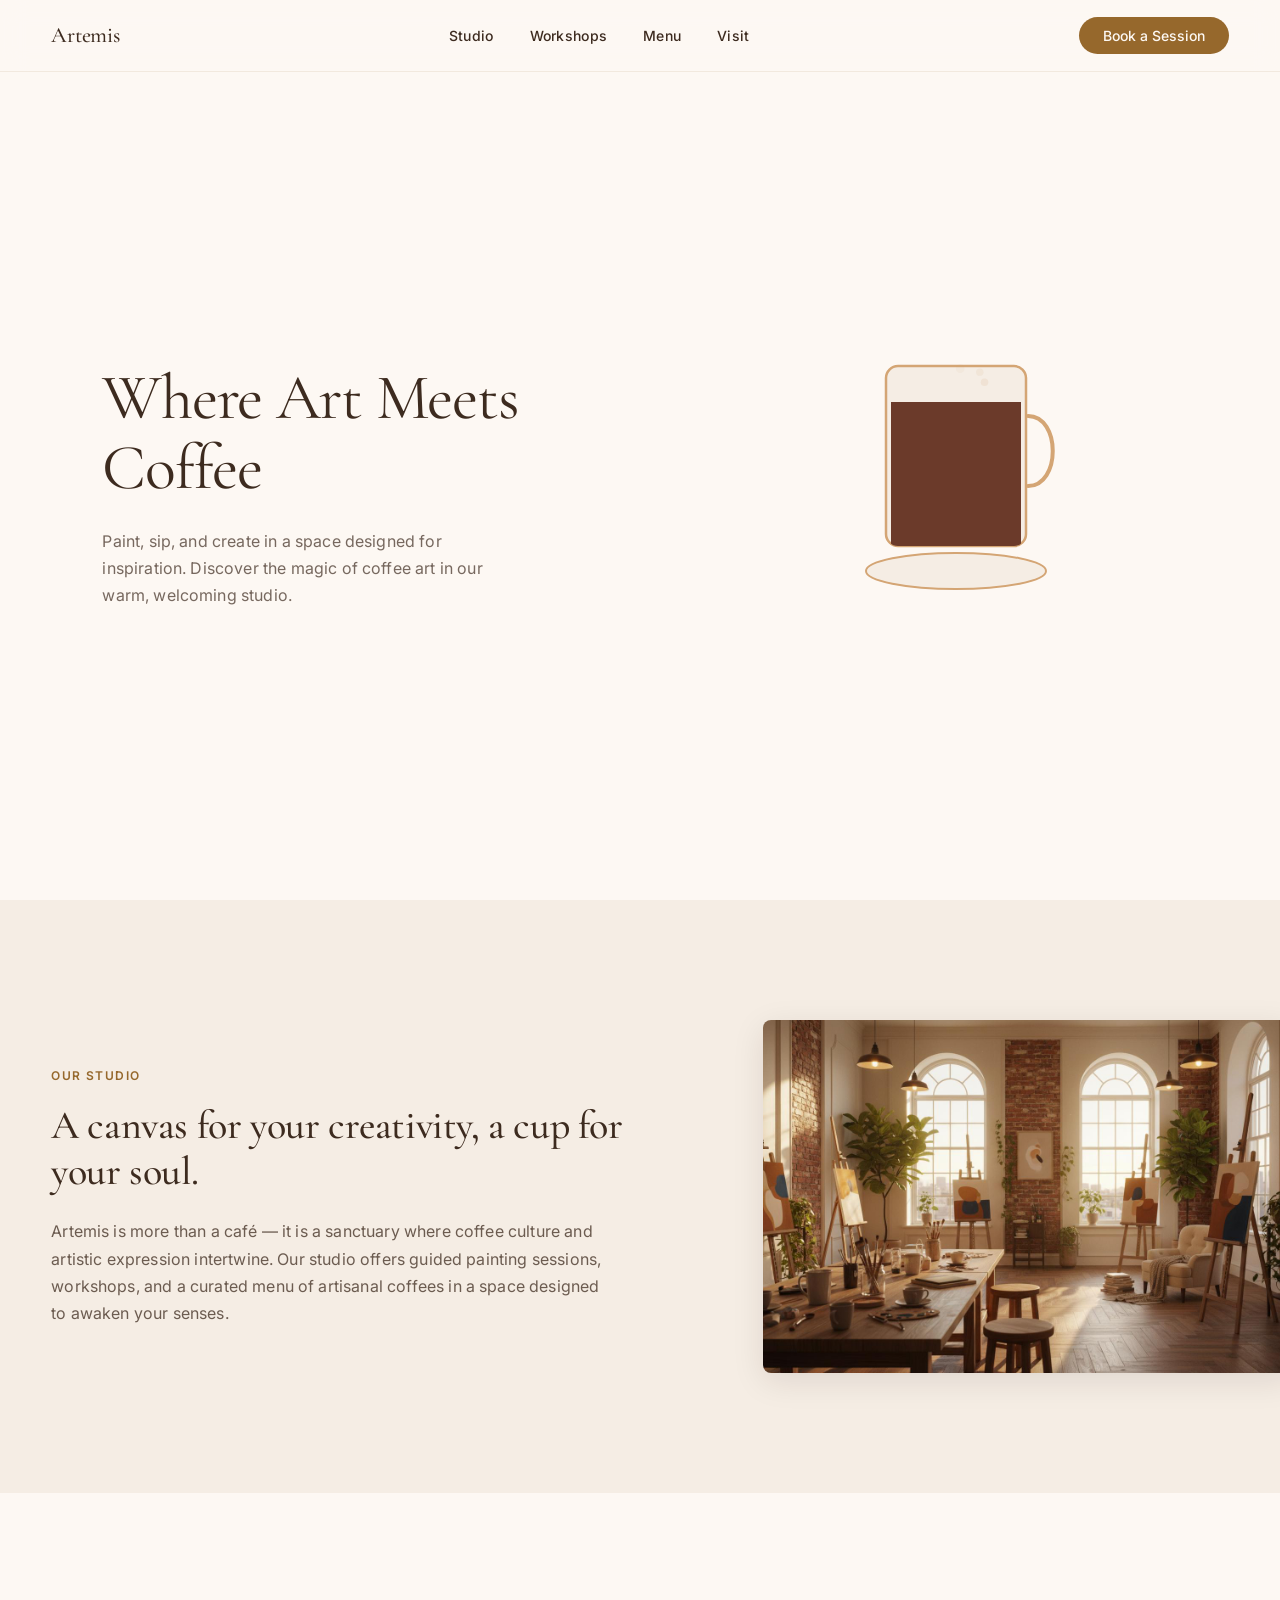
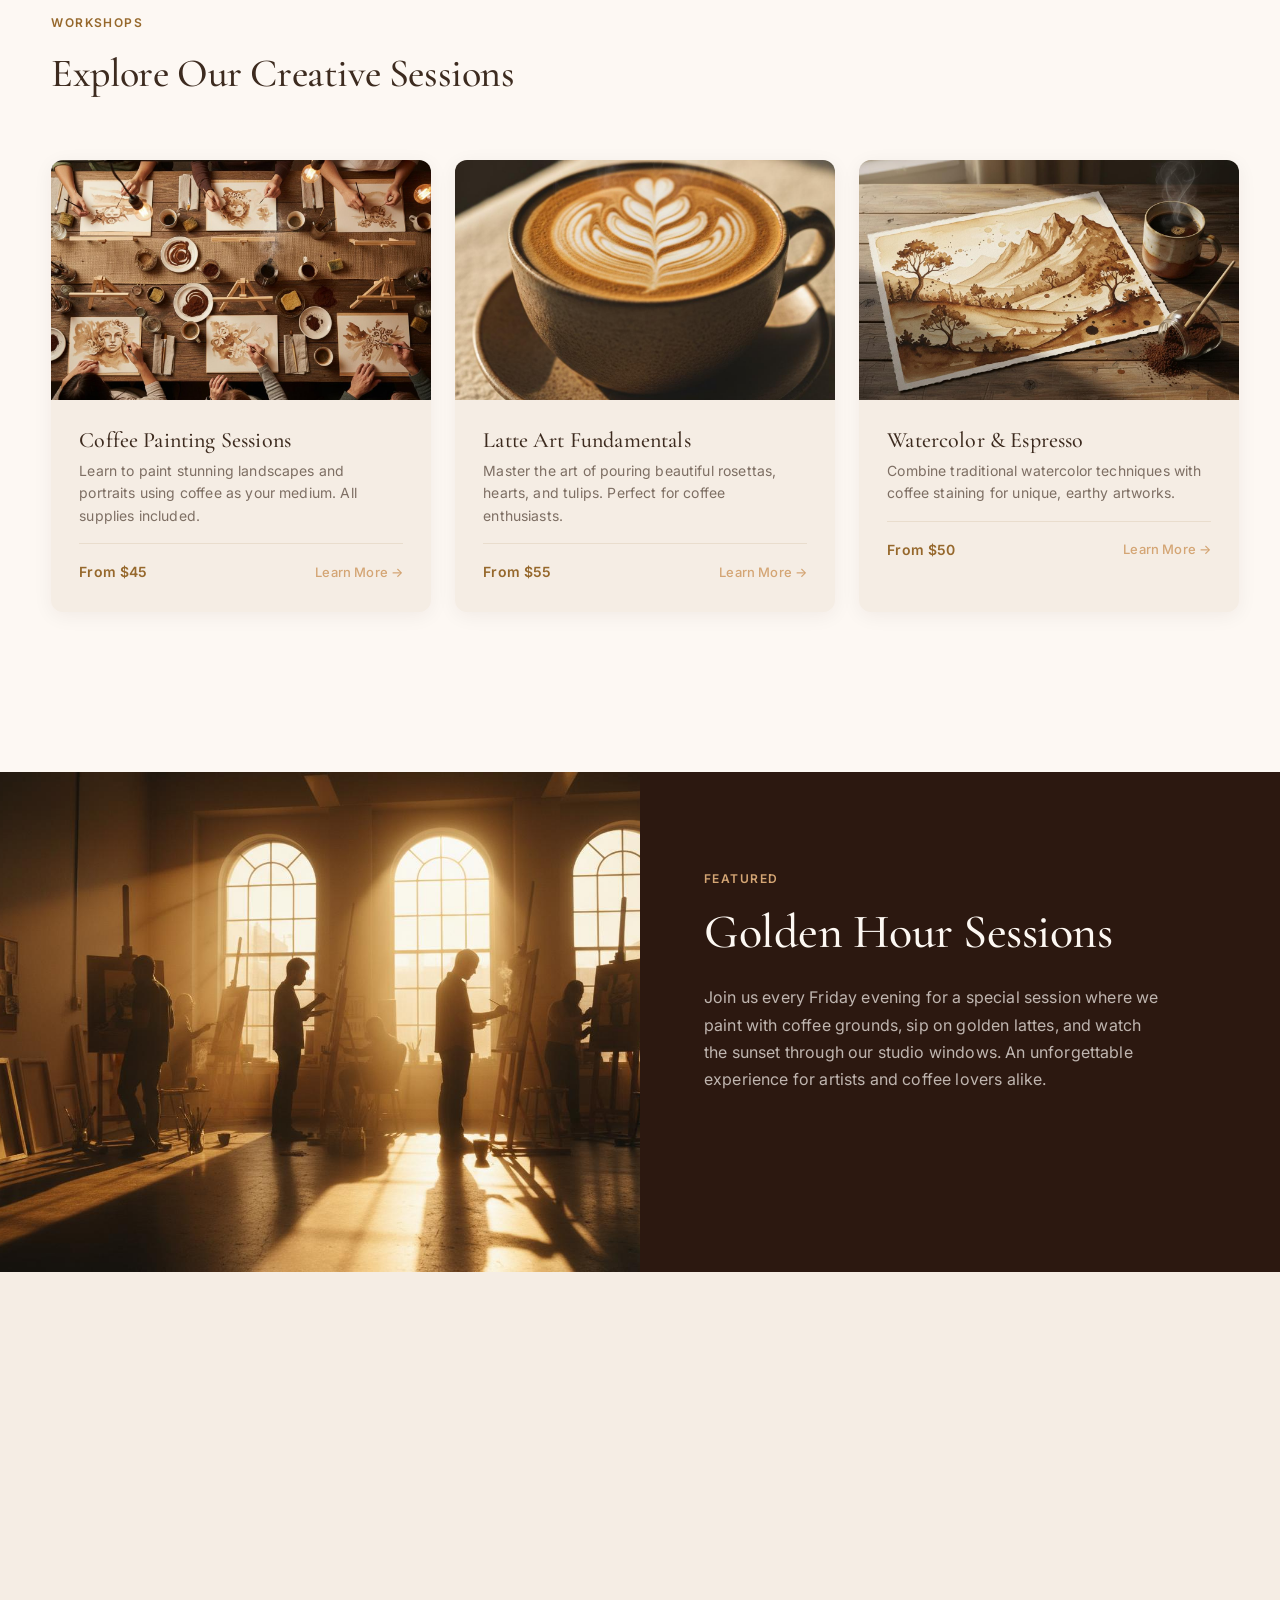
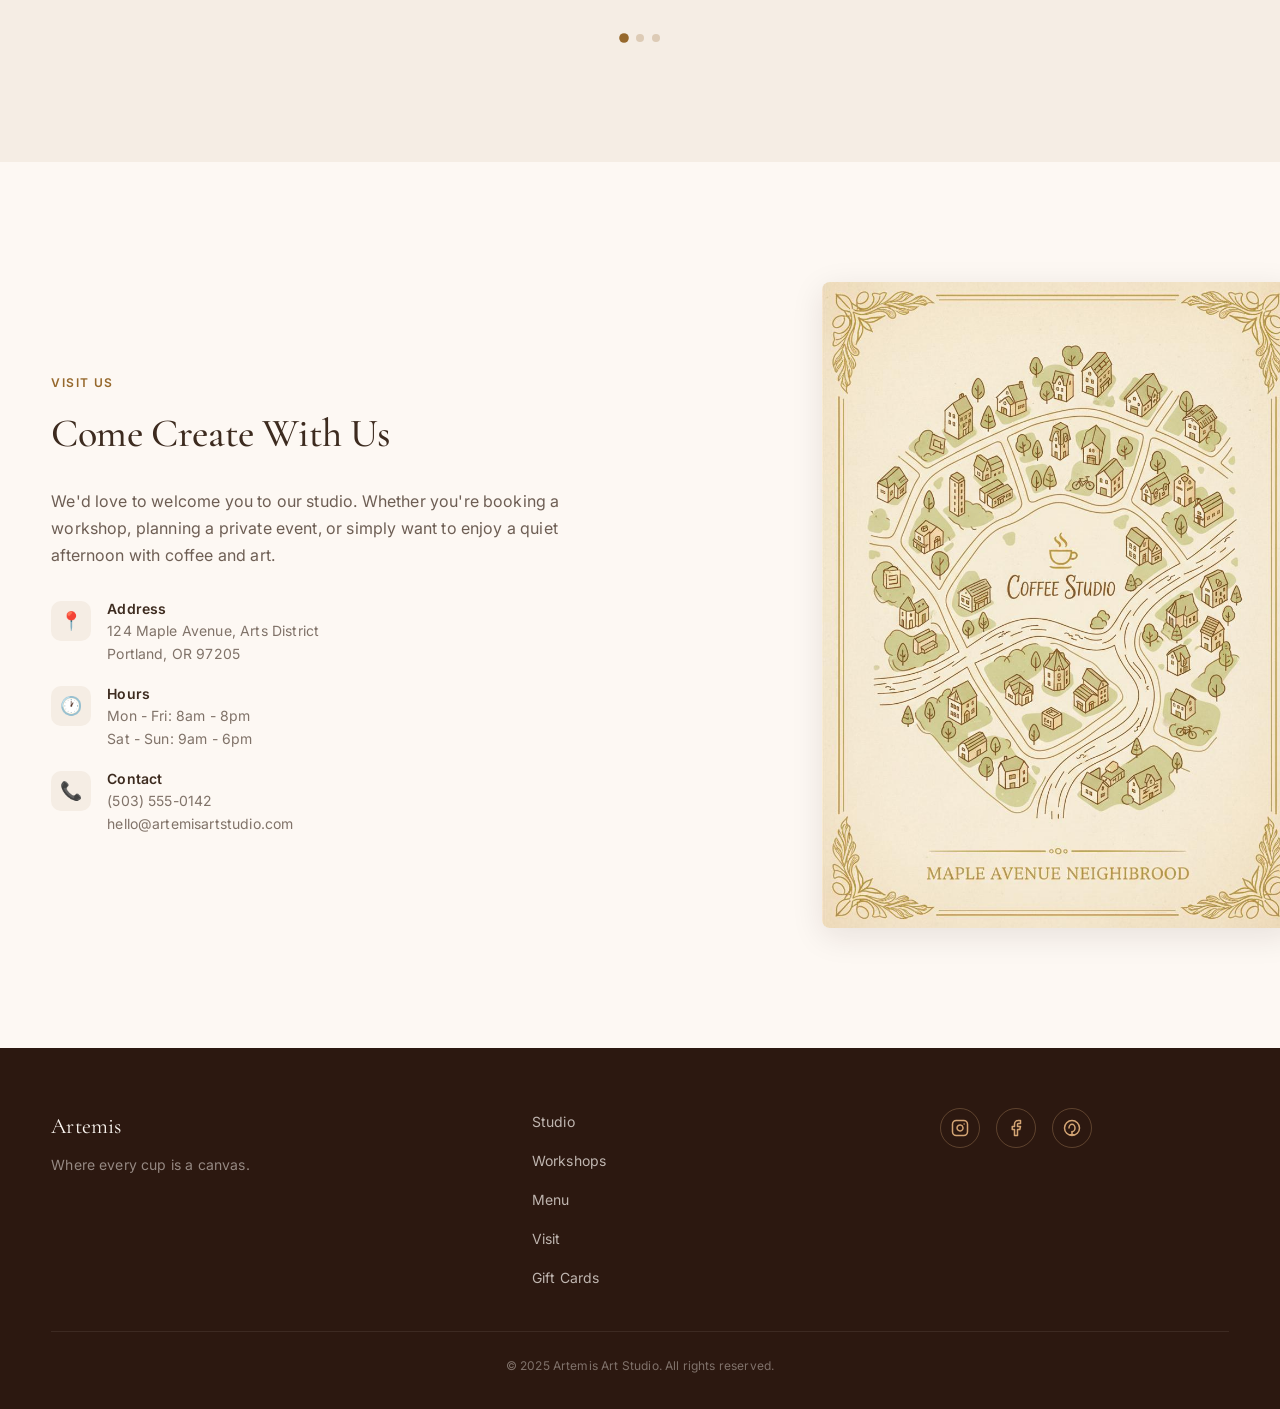
==== commit a4504bd3: "New ebsite" ====
--- a/index.html
+++ b/index.html
@@ -621,7 +621,7 @@
         <p class="section-body fade-up">Artemis is more than a caf&eacute; &mdash; it is a sanctuary where coffee culture and artistic expression intertwine. Our studio offers guided painting sessions, workshops, and a curated menu of artisanal coffees in a space designed to awaken your senses.</p>
       </div>
       <div class="intro-image fade-right">
-        <img src="images/studio-interior.jpg" alt="Artemis Art Studio interior with easels, warm lighting, and coffee cups">
+        <img src="/images/studio-interior.jpg" alt="Artemis Art Studio interior with easels, warm lighting, and coffee cups">
       </div>
     </div>
   </div>
@@ -1061,5 +1061,3 @@
 
 </body>
 </html>
-
-
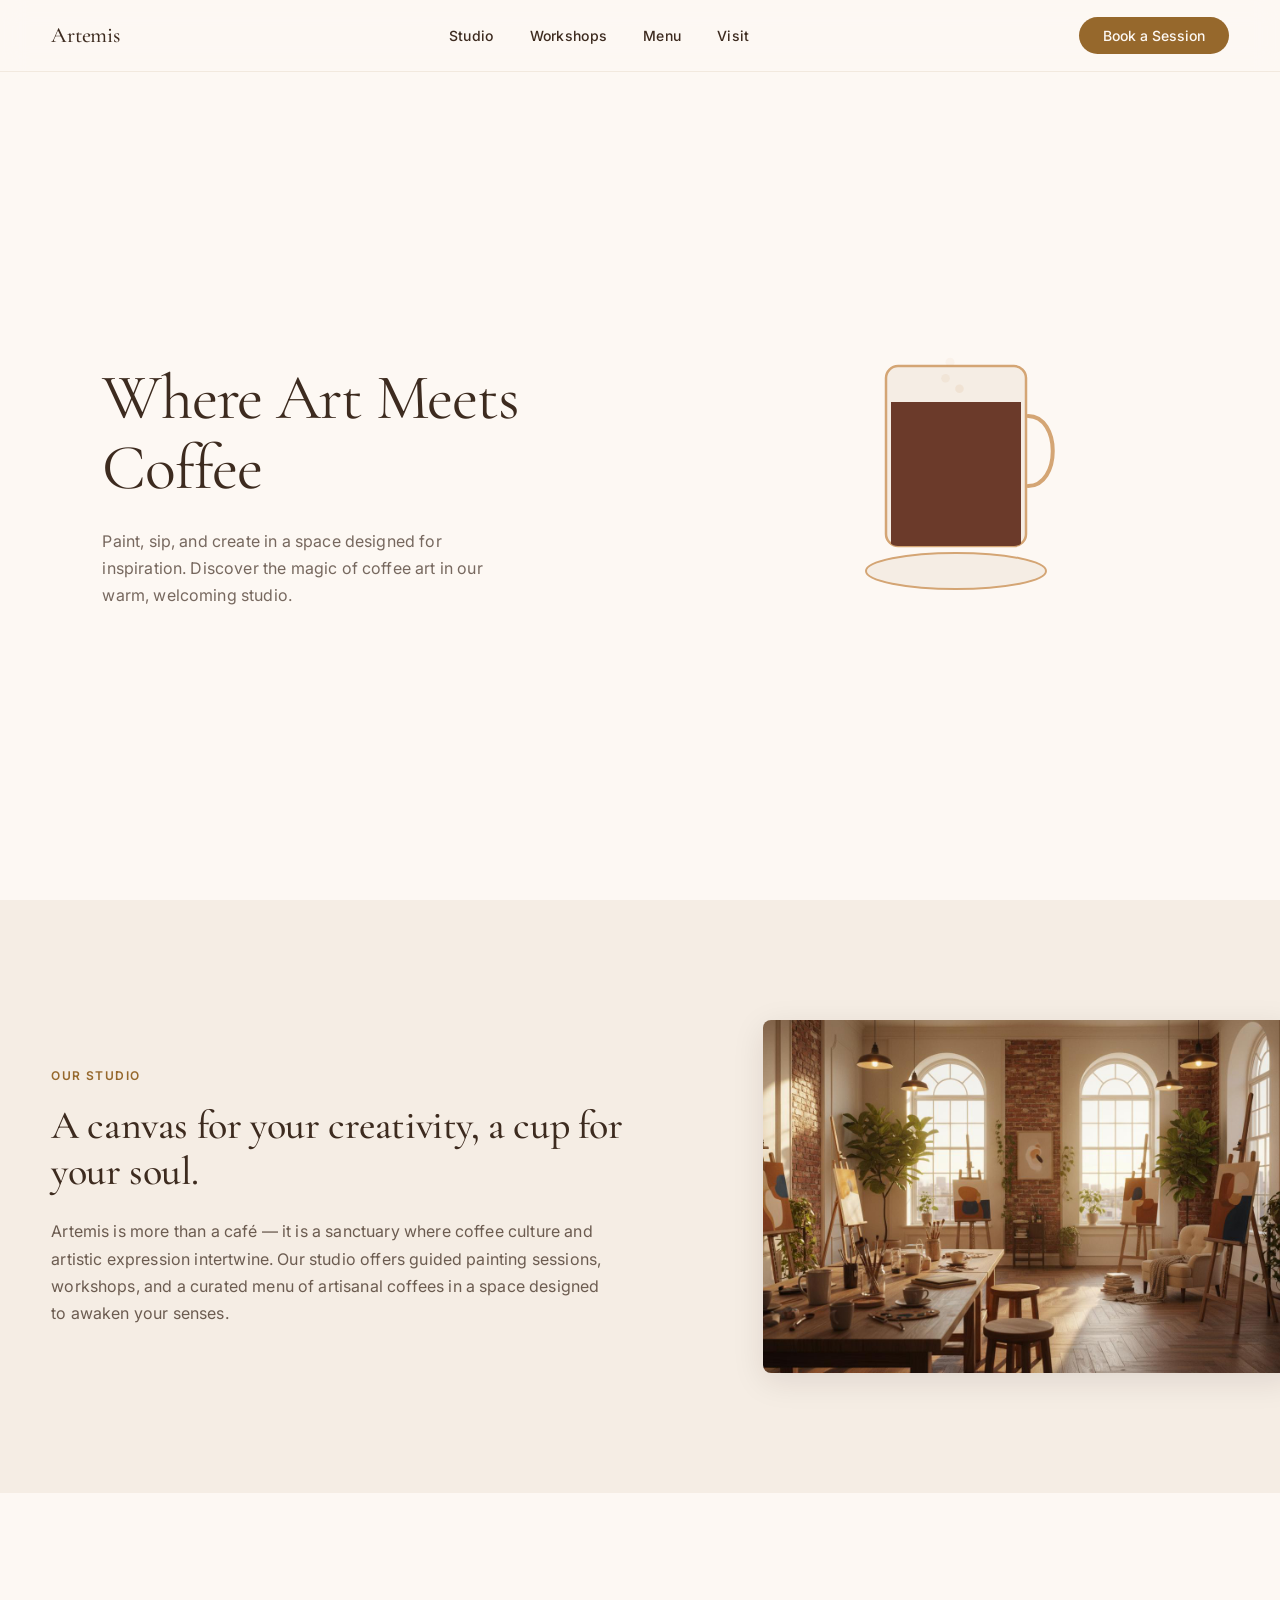
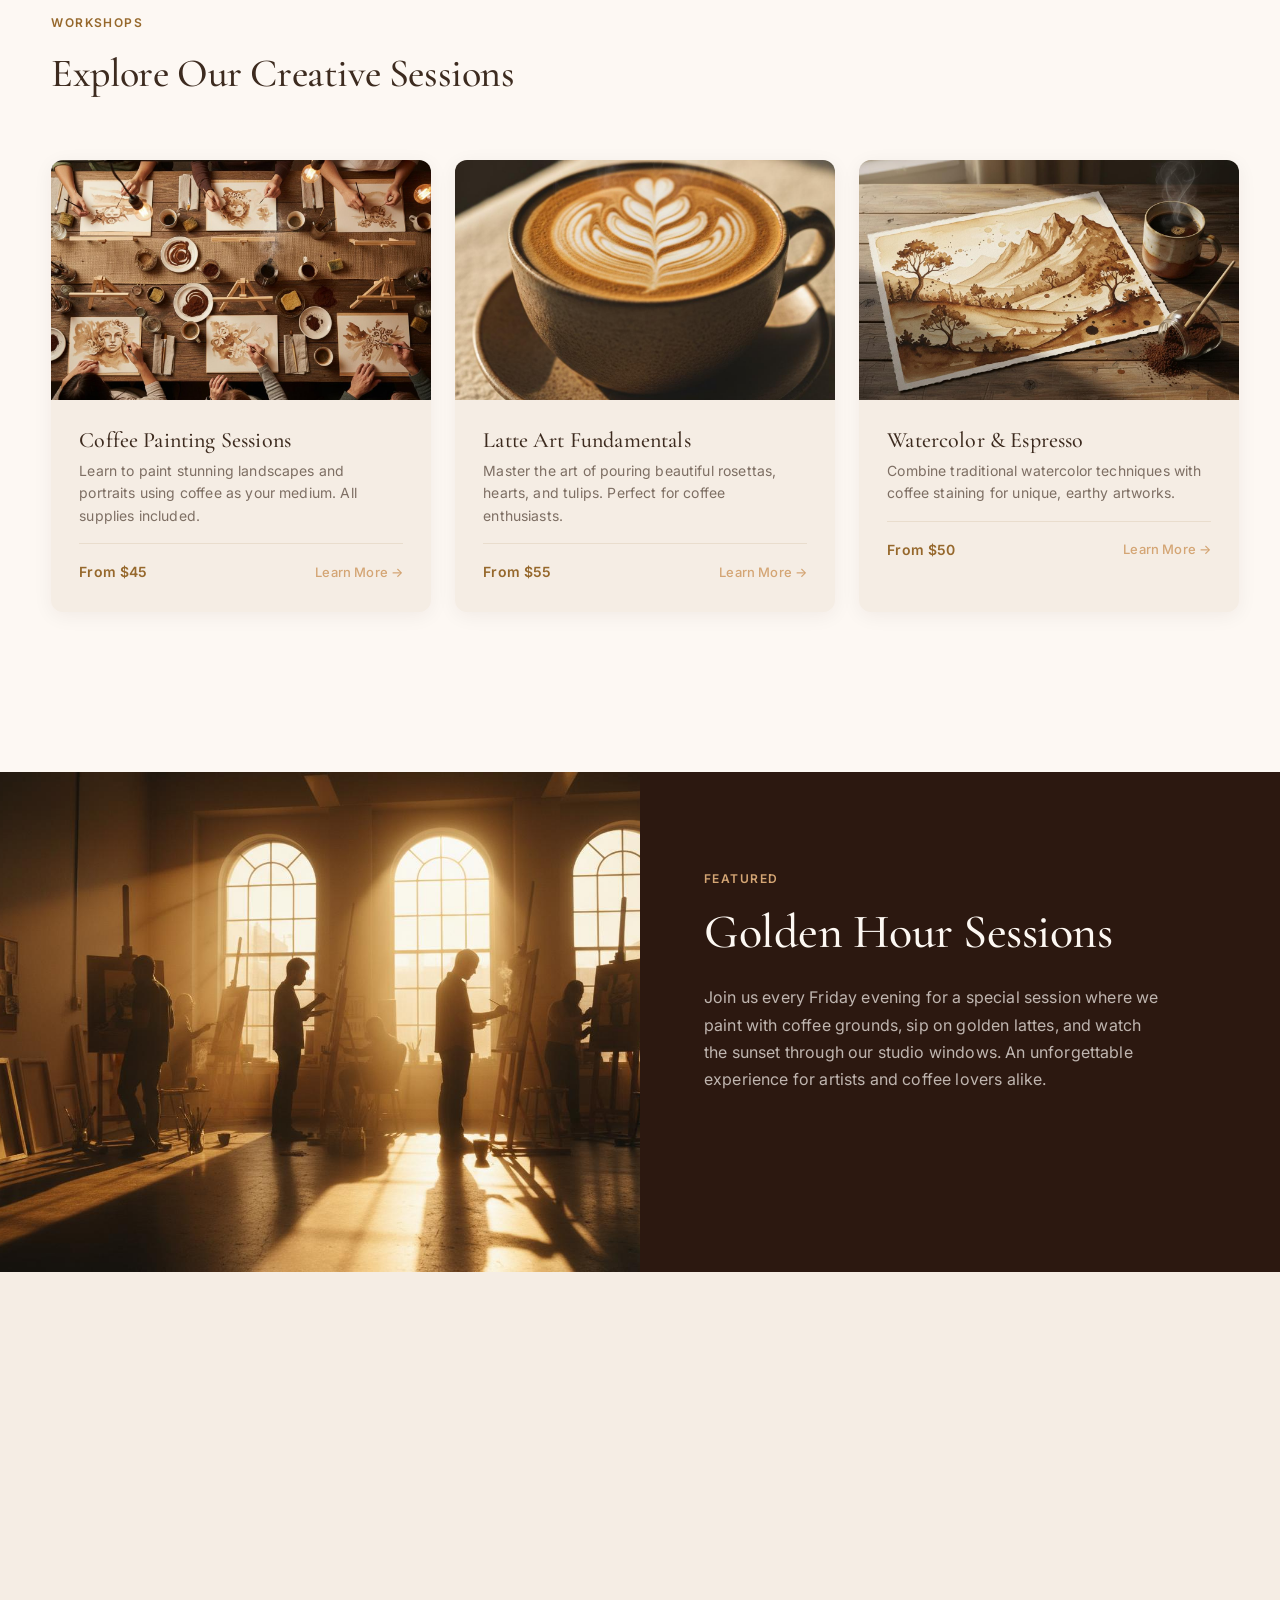
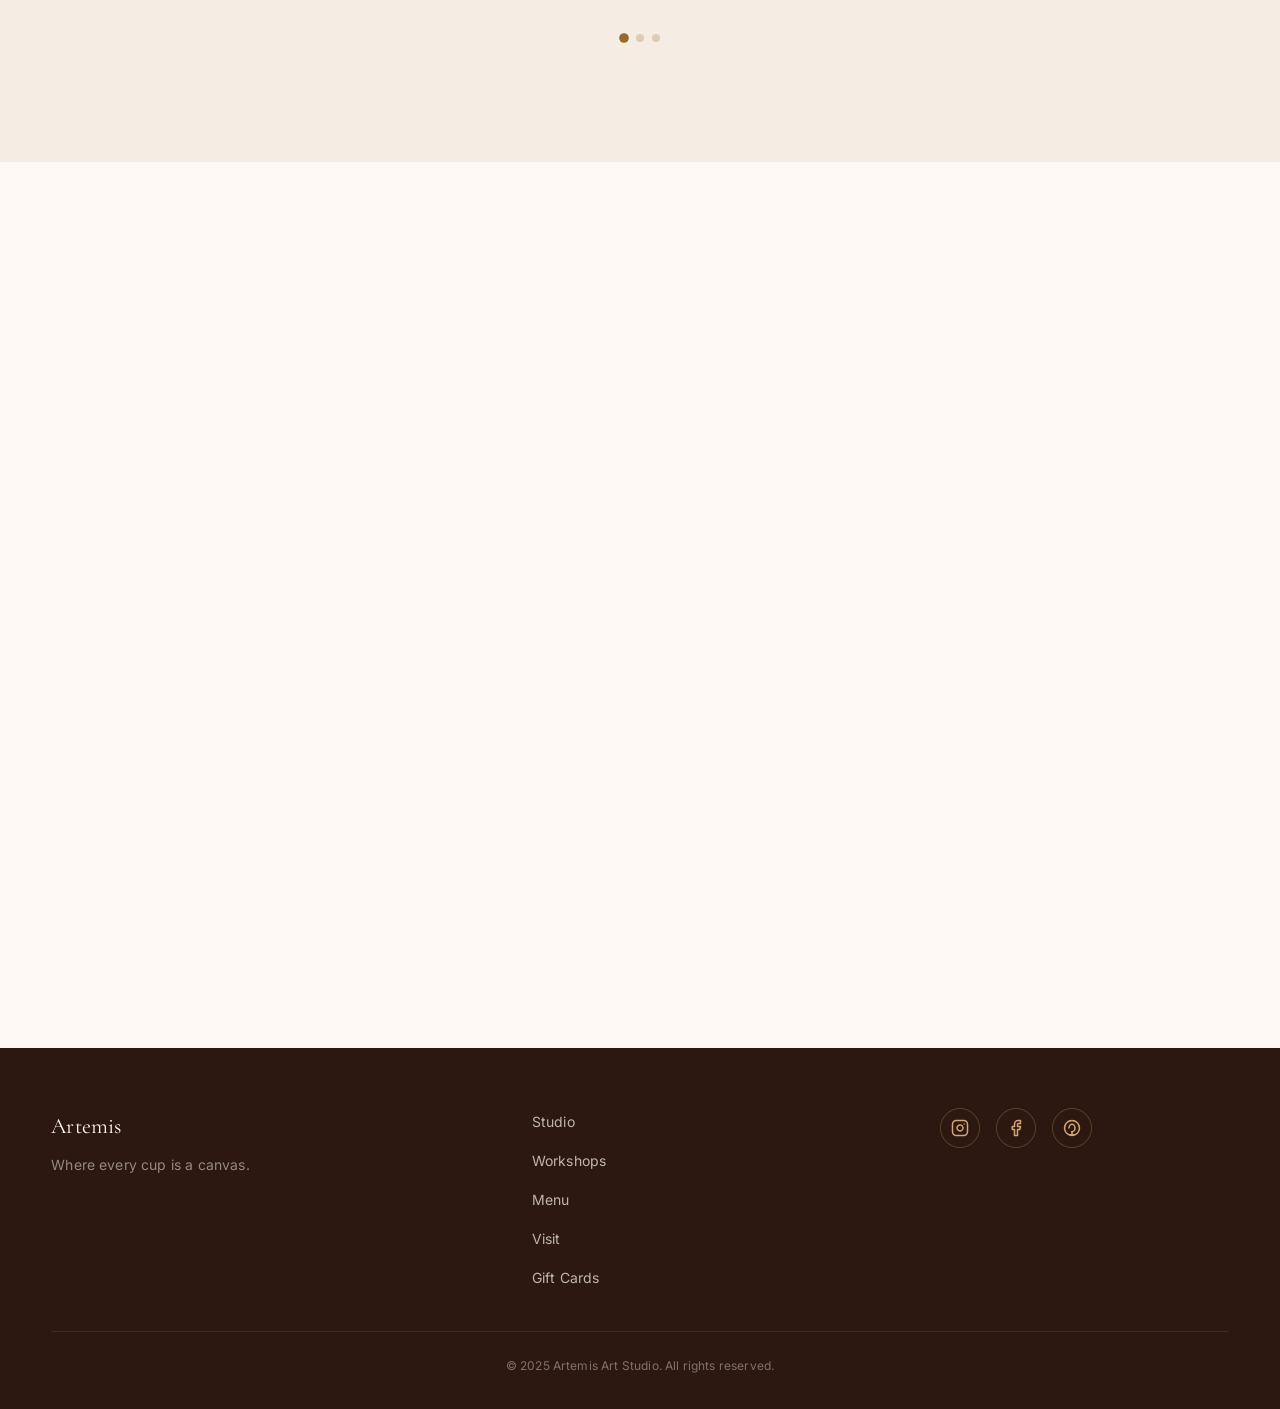
==== commit c710a9b6: "Merge pull request #5 from KorayKoruyucu/develop New ebsite" ====
--- a/index.html
+++ b/index.html
@@ -1061,3 +1061,5 @@
 
 </body>
 </html>
+
+
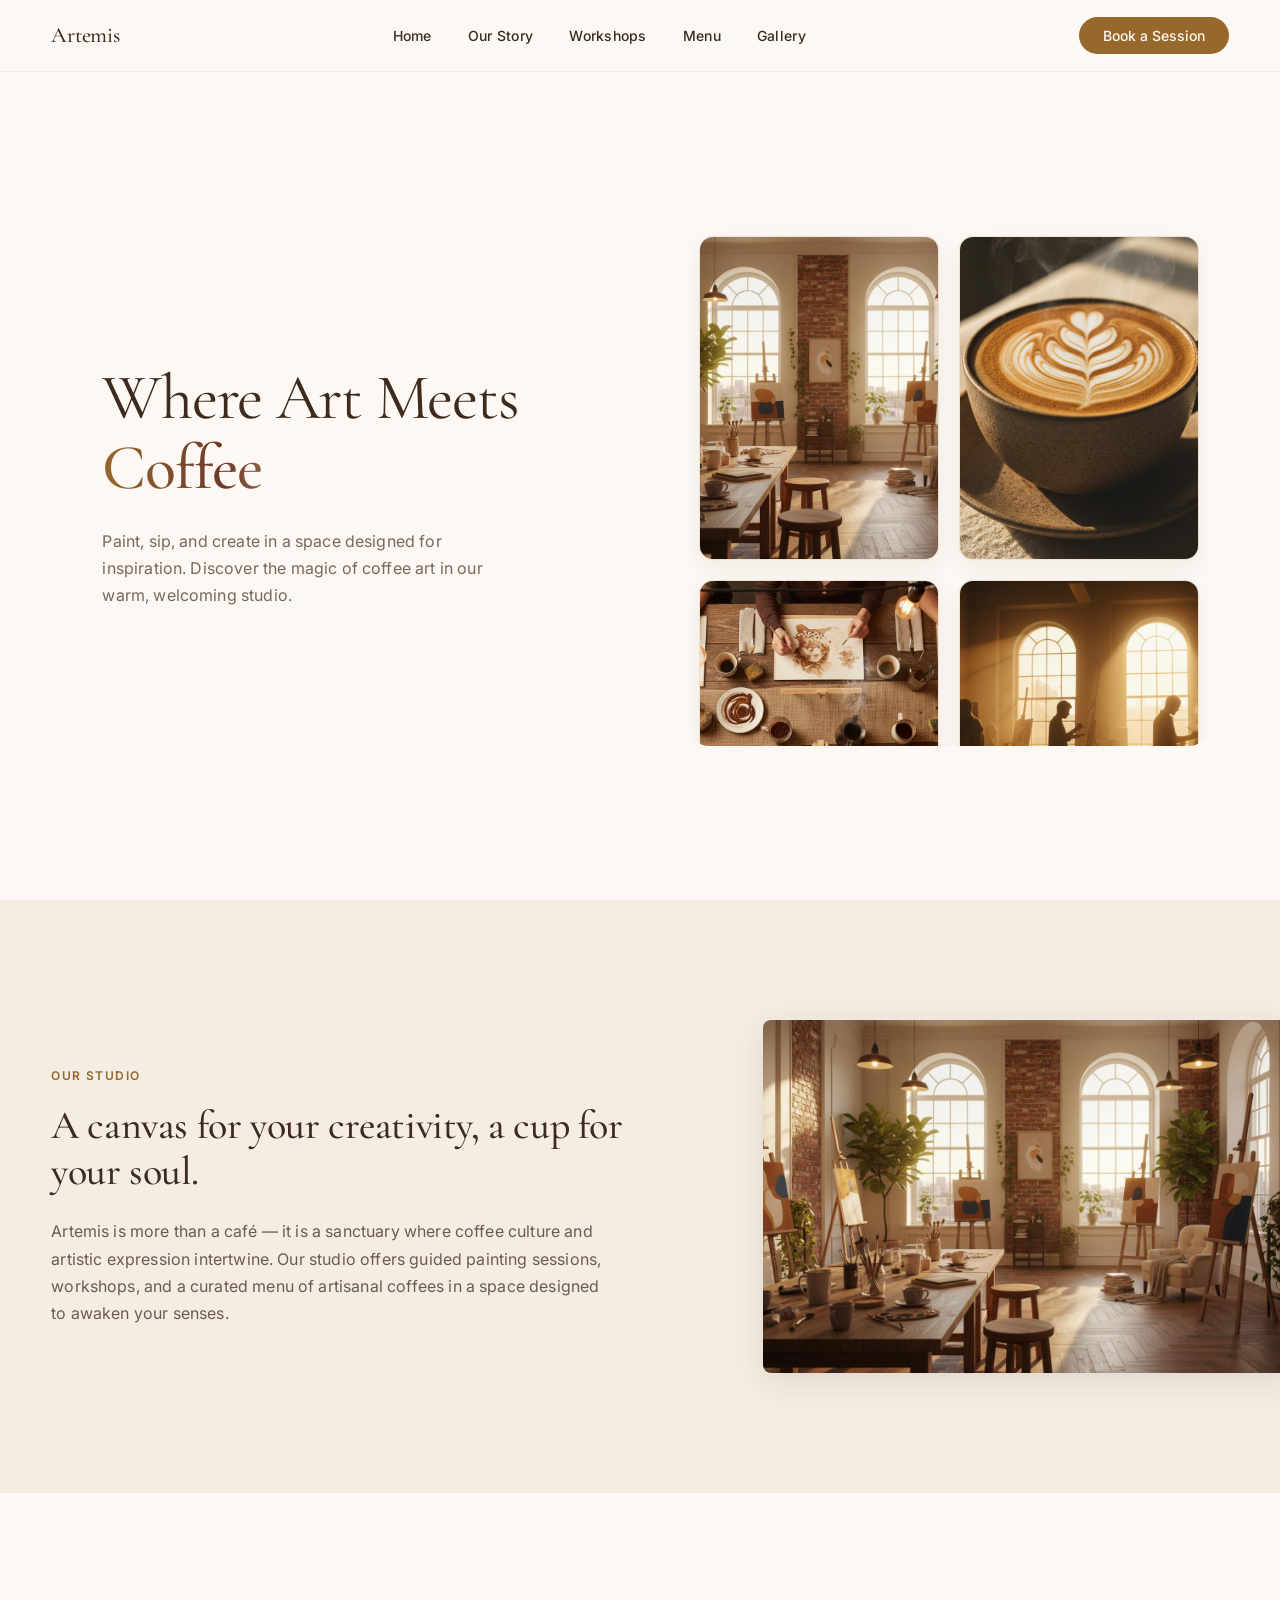
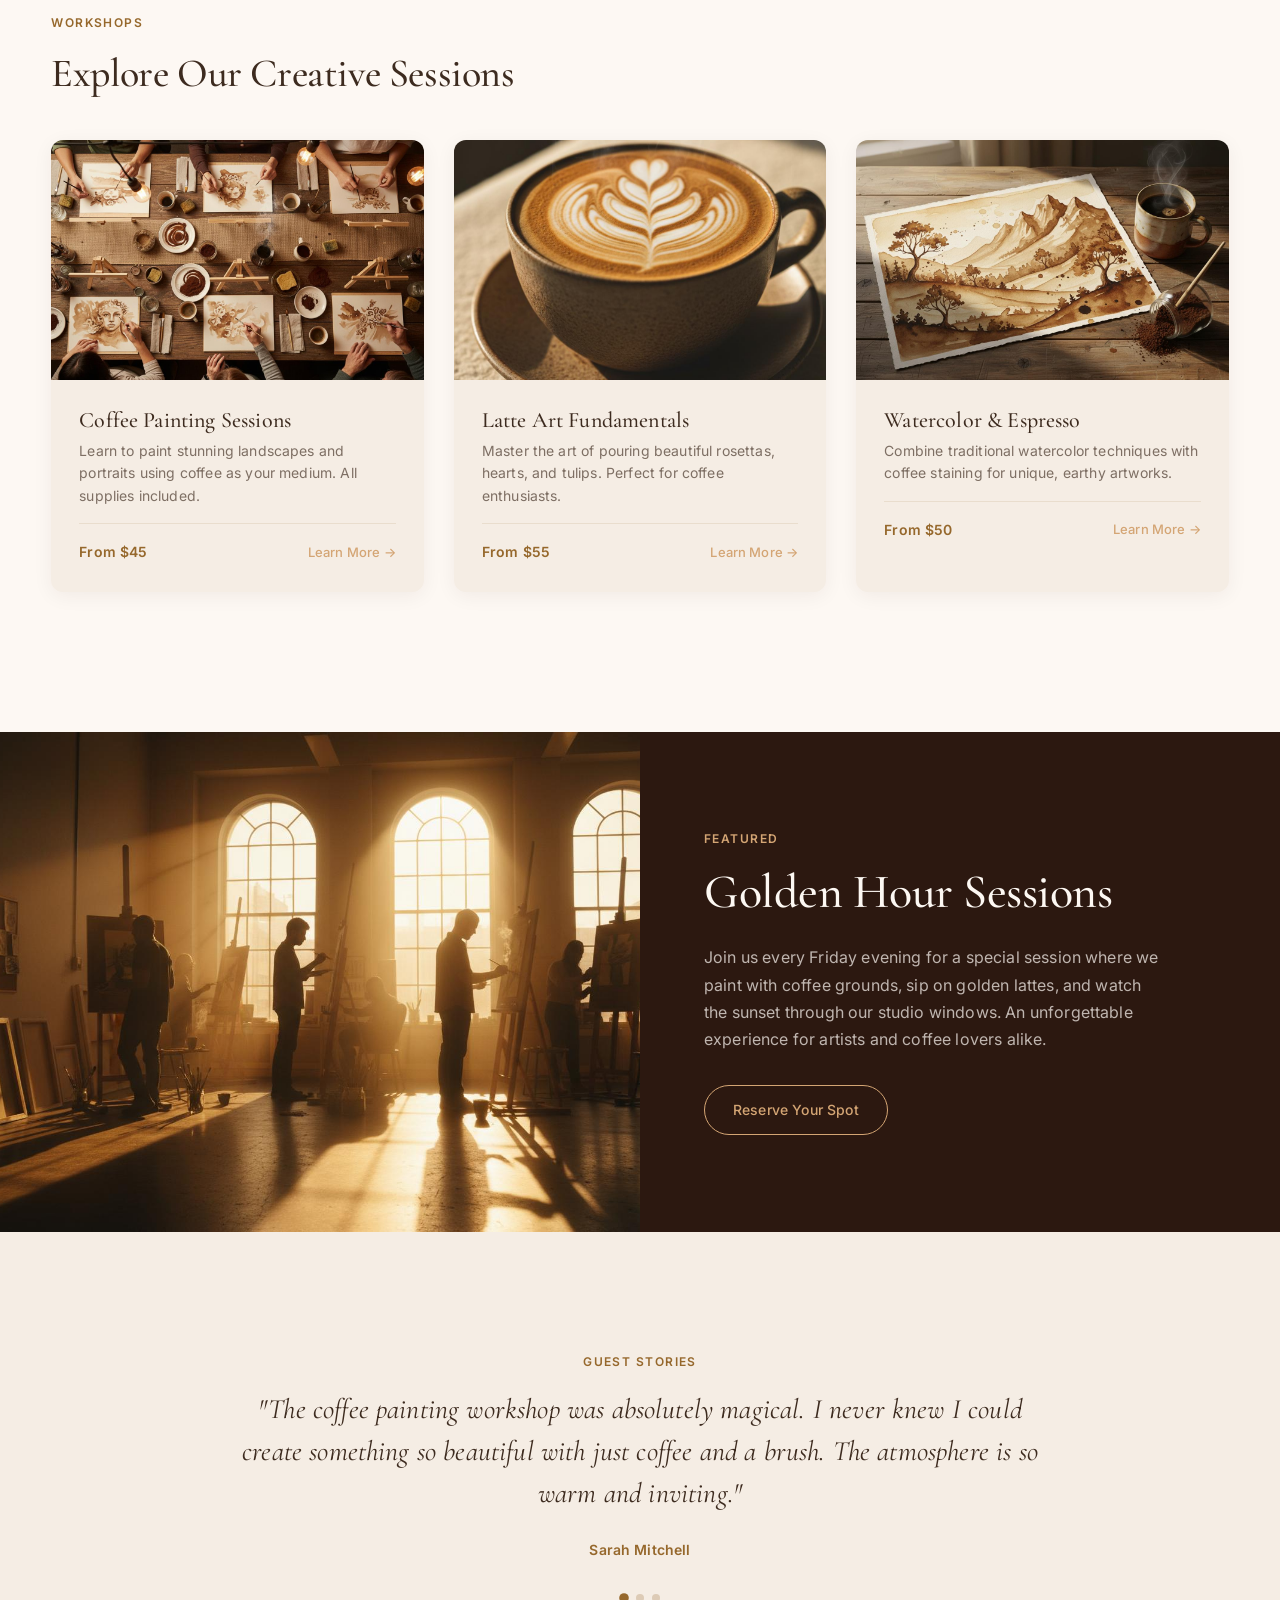
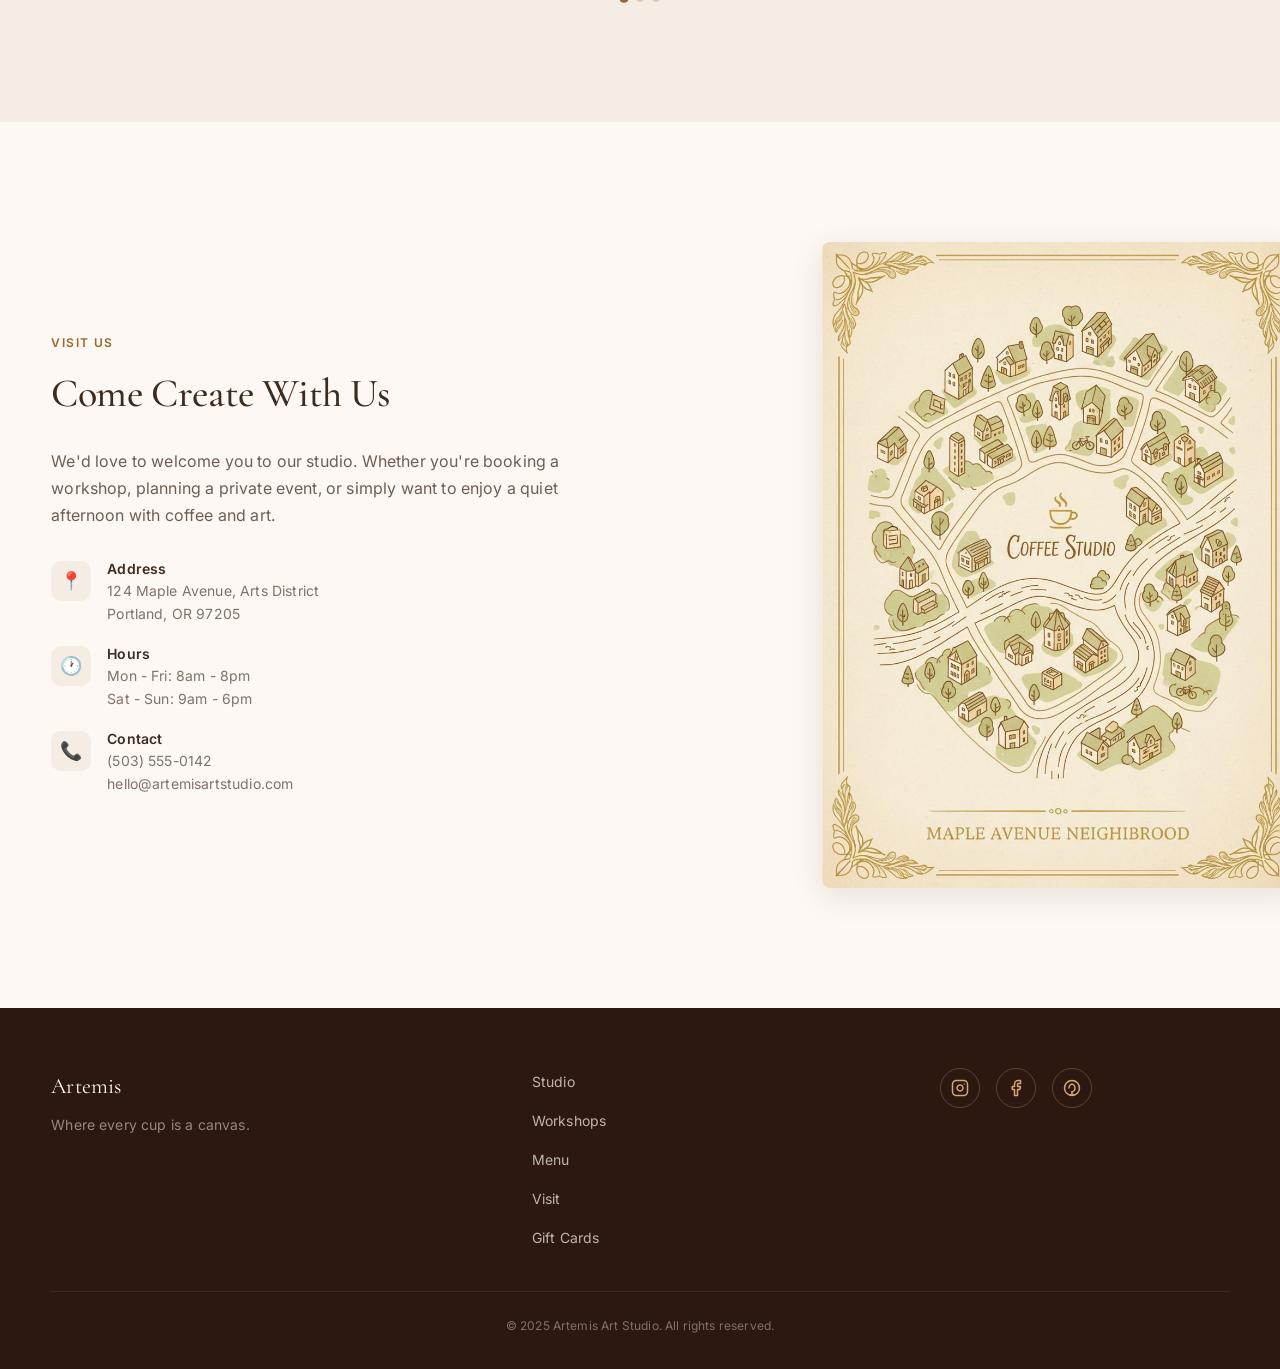
==== commit 2be1a4ff: "New final website" ====
--- a/index.html
+++ b/index.html
@@ -69,6 +69,7 @@
   color:var(--primary);
   transition:color 0.3s ease;
   position:relative;
+  text-decoration:none;
 }
 .nav-links a::after{
   content:'';
@@ -111,7 +112,7 @@
   content:'';
   position:absolute;
   inset:0;
-  background:url("[data-uri]") repeat;
+  background:url("[data-uri]") repeat;
   opacity:0.02;
   pointer-events:none;
   mix-blend-mode:overlay;
@@ -122,7 +123,7 @@
   margin:0 auto;
   padding:0 8vw;
   display:grid;
-  grid-template-columns:55% 45%;
+  grid-template-columns:50% 50%;
   align-items:center;
   gap:40px;
 }
@@ -144,6 +145,30 @@
   opacity:0;
   transform:translateY(20px);
 }
+
+/* ===== COFFEE WRITING DYNAMIC COLOR CHROMATICITY ===== */
+.hero-headline .word-coffee {
+  background: linear-gradient(
+    90deg, 
+    var(--secondary) 0%, 
+    var(--coffee) 25%, 
+    var(--accent) 50%, 
+    var(--highlight) 75%, 
+    var(--secondary) 100%
+  );
+  background-size: 300% auto;
+  -webkit-background-clip: text;
+  background-clip: text;
+  -webkit-text-fill-color: transparent;
+  animation: colorShift 8s linear infinite;
+  font-weight: 500;
+}
+
+@keyframes colorShift {
+  0% { background-position: 0% center; }
+  100% { background-position: 300% center; }
+}
+
 .hero-subtitle{
   font-family:'Inter',sans-serif;
   font-size:16px;
@@ -158,6 +183,8 @@
   align-items:center;
   justify-content:center;
   position:relative;
+  width:100%;
+  height:100%;
 }
 
 /* ===== SECTIONS GENERAL ===== */
@@ -217,15 +244,19 @@
 }
 .intro-image:hover img{transform:scale(1.03)}
 
-/* ===== WORKSHOPS ===== */
+/* ===== WORKSHOPS: STATIC THREE-COLUMN GRID FOR COMPUTER ===== */
 #workshops{background:var(--bg);overflow:hidden}
+.workshops-carousel-wrapper{
+  position:relative;
+  width:100%;
+}
 .workshops-scroll{
-  display:flex;
-  gap:24px;
-  padding:40px 0;
+  display:grid;
+  grid-template-columns:repeat(3, 1fr);
+  gap:30px;
+  padding:20px 0;
 }
 .workshop-card{
-  min-width:380px;
   background:var(--surface);
   border-radius:12px;
   overflow:hidden;
@@ -284,6 +315,33 @@
   transition:color 0.3s ease;
 }
 .workshop-card-link:hover{color:var(--secondary)}
+
+/* CAROUSEL BUTTONS (HIDDEN ON DESKTOP COMPUTER BY DEFAULT) */
+.carousel-btn {
+  display:none;
+  position:absolute;
+  top:50%;
+  transform:translateY(-50%);
+  width:44px;
+  height:44px;
+  border-radius:50%;
+  background:var(--surface);
+  border:1px solid rgba(150,104,44,0.2);
+  color:var(--primary);
+  font-size:18px;
+  align-items:center;
+  justify-content:center;
+  cursor:pointer;
+  z-index:10;
+  box-shadow:0 4px 12px rgba(44,24,16,0.1);
+  transition:all 0.3s ease;
+}
+.carousel-btn:hover {
+  background:var(--primary);
+  color:var(--bg);
+}
+.carousel-btn.prev { left: 10px; }
+.carousel-btn.next { right: 10px; }
 
 /* ===== FEATURED ===== */
 #featured{background:var(--surface-dark)}
@@ -525,7 +583,11 @@
   transition:opacity 0.8s cubic-bezier(0.33,1,0.68,1),transform 0.8s cubic-bezier(0.33,1,0.68,1);
 }
 
-/* ===== RESPONSIVE ===== */
+/* ===== RESPONSIVE LAYOUT DEFINITIONS ===== */
+@media(max-width:992px) {
+  .workshops-scroll { gap: 16px; }
+}
+
 @media(max-width:768px){
   .nav-links,.nav-cta{display:none}
   .nav-toggle{
@@ -539,7 +601,7 @@
   .hero-inner{
     grid-template-columns:1fr;
     text-align:center;
-    gap:60px;
+    gap:40px;
     padding-top:100px;
     padding-bottom:60px;
   }
@@ -547,7 +609,44 @@
   .hero-subtitle{margin:24px auto 0}
   .hero-visual{order:-1}
   .intro-grid{grid-template-columns:1fr}
-  .workshop-card{min-width:320px}
+  
+  /* ===== ACTIVE ONE CARD PER VIEWPORT SLIDER (PHONE) ===== */
+  .workshops-scroll{
+    display:flex;
+    gap:0;
+    padding:20px 0;
+    overflow-x:auto;
+    scroll-behavior:smooth;
+    scrollbar-width:none;
+    scroll-snap-type:x mandatory;
+  }
+  .workshop-card{
+    min-width:100%;
+    scroll-snap-align:center;
+    border-radius:0;
+    box-shadow:none;
+    padding:0 20px;
+    background:transparent;
+  }
+  .workshop-card-img {
+    height:200px;
+    overflow:hidden;
+  }
+  .workshop-card-img img {
+    border-radius:12px 12px 0 0;
+    width:100%;
+    height:100%;
+    object-fit:cover;
+  }
+  .workshop-card-content {
+    background:var(--surface);
+    border-radius:0 0 12px 12px;
+  }
+  
+  .carousel-btn {
+    display:flex;
+  }
+  
   .featured-grid{grid-template-columns:1fr}
   .featured-image{min-height:300px}
   .featured-text{padding:48px 24px}
@@ -555,28 +654,79 @@
   .footer-grid{grid-template-columns:1fr;text-align:center}
   .footer-social{justify-content:center}
   .section{padding:80px 5vw}
-}
-
-/* ===== SVG COFFEE CUP ===== */
-.coffee-cup-svg{
-  cursor:pointer;
-  transition:transform 0.3s ease;
-}
-.coffee-cup-svg:hover{transform:scale(1.02)}
-.coffee-cup-svg:focus{outline:none}
-#coffee-liquid{transition:all 0.4s ease}
+  
+  .hero-visual {
+    height: 340px !important;
+  }
+}
+
+/* ===== STAGGERED PARALLAX COLLAGE SLIDER ===== */
+.staggered-collage-viewport {
+  width: 100%;
+  max-width: 520px;
+  height: 520px;
+  overflow: hidden;
+  position: relative;
+  display: grid;
+  grid-template-columns: 1fr 1fr;
+  gap: 20px;
+  padding: 10px;
+  border-radius: 20px;
+}
+.collage-ribbon {
+  display: flex;
+  flex-direction: column;
+  gap: 20px;
+  height: max-content;
+}
+
+.ribbon-left {
+  animation: glideDown 24s infinite linear;
+}
+.ribbon-right {
+  animation: glideUp 24s infinite linear;
+}
+
+.collage-pic-box {
+  width: 100%;
+  aspect-ratio: 1 / 1.35;
+  border-radius: 14px;
+  overflow: hidden;
+  background: var(--surface);
+  box-shadow: 0 8px 24px rgba(44,24,16,0.06);
+  border: 1px solid rgba(150,104,44,0.08);
+}
+.collage-pic-box img {
+  width: 100%;
+  height: 100%;
+  object-fit: cover;
+  transition: transform 0.5s ease;
+}
+.collage-pic-box:hover img {
+  transform: scale(1.03);
+}
+
+@keyframes glideDown {
+  0% { transform: translateY(0); }
+  100% { transform: translateY(-50%); }
+}
+@keyframes glideUp {
+  0% { transform: translateY(-50%); }
+  100% { transform: translateY(0); }
+}
 </style>
 </head>
 <body>
 
 <!-- ===== NAVIGATION ===== -->
 <nav class="nav">
-  <a href="#" class="nav-logo">Artemis</a>
+  <a href="artemis-art-studio.html" class="nav-logo">Artemis</a>
   <ul class="nav-links">
-    <li><a href="#studio">Studio</a></li>
-    <li><a href="#workshops">Workshops</a></li>
-    <li><a href="#featured">Menu</a></li>
-    <li><a href="#visit">Visit</a></li>
+    <li><a href="index.html">Home</a></li>
+    <li><a href="about.html">Our Story</a></li>
+    <li><a href="workshops.html">Workshops</a></li>
+    <li><a href="menu.html">Menu</a></li>
+    <li><a href="gallery.html">Gallery</a></li>
   </ul>
   <button class="nav-cta" onclick="document.getElementById('visit').scrollIntoView({behavior:'smooth'})">Book a Session</button>
   <button class="nav-toggle" onclick="toggleMobileNav()">&#9776;</button>
@@ -590,23 +740,25 @@
       <p class="hero-subtitle">Paint, sip, and create in a space designed for inspiration. Discover the magic of coffee art in our warm, welcoming studio.</p>
     </div>
     <div class="hero-visual">
-      <svg class="coffee-cup-svg" id="coffee-cup" viewBox="0 0 280 320" width="280" height="320" role="img" aria-label="Interactive coffee cup. Click to drink." tabindex="0">
-        <defs>
-          <clipPath id="cup-clip">
-            <rect x="50" y="40" width="140" height="180" rx="12" ry="12"/>
-          </clipPath>
-        </defs>
-        <!-- Saucer -->
-        <ellipse cx="120" cy="245" rx="90" ry="18" fill="#F5EDE4" stroke="#D4A574" stroke-width="2"/>
-        <!-- Cup body -->
-        <rect x="50" y="40" width="140" height="180" rx="12" ry="12" fill="#F5EDE4" stroke="#D4A574" stroke-width="2.5"/>
-        <!-- Cup handle -->
-        <path d="M 192 90 C 225 90, 225 160, 192 160" fill="none" stroke="#D4A574" stroke-width="4" stroke-linecap="round"/>
-        <!-- Coffee liquid -->
-        <rect id="coffee-liquid" x="55" y="76" width="130" height="144" fill="#6B3A2A" clip-path="url(#cup-clip)"/>
-        <!-- Steam particles container -->
-        <g id="steam-container"></g>
-      </svg>
+      <div class="staggered-collage-viewport">
+        
+        <!-- Left Track: Continuous Loop Down -->
+        <div class="collage-ribbon ribbon-left">
+          <div class="collage-pic-box"><img src="images/studio-interior.jpg" alt="Artemis space context"></div>
+          <div class="collage-pic-box"><img src="images/coffee-painting-workshop.jpg" alt="Canvas painting"></div>
+          <div class="collage-pic-box"><img src="images/studio-interior.jpg" alt="Artemis space context"></div>
+          <div class="collage-pic-box"><img src="images/coffee-painting-workshop.jpg" alt="Canvas painting"></div>
+        </div>
+        
+        <!-- Right Track: Continuous Loop Up -->
+        <div class="collage-ribbon ribbon-right">
+          <div class="collage-pic-box"><img src="images/latte-art.jpg" alt="Latte drawing frames"></div>
+          <div class="collage-pic-box"><img src="images/golden-hour.jpg" alt="Sunset context portrait"></div>
+          <div class="collage-pic-box"><img src="images/latte-art.jpg" alt="Latte drawing frames"></div>
+          <div class="collage-pic-box"><img src="images/golden-hour.jpg" alt="Sunset context portrait"></div>
+        </div>
+
+      </div>
     </div>
   </div>
 </section>
@@ -621,7 +773,7 @@
         <p class="section-body fade-up">Artemis is more than a caf&eacute; &mdash; it is a sanctuary where coffee culture and artistic expression intertwine. Our studio offers guided painting sessions, workshops, and a curated menu of artisanal coffees in a space designed to awaken your senses.</p>
       </div>
       <div class="intro-image fade-right">
-        <img src="/images/studio-interior.jpg" alt="Artemis Art Studio interior with easels, warm lighting, and coffee cups">
+        <img src="images/studio-interior.jpg" alt="Artemis Art Studio interior with easels, warm lighting, and coffee cups">
       </div>
     </div>
   </div>
@@ -632,59 +784,50 @@
   <div class="section-inner">
     <span class="section-label fade-up">Workshops</span>
     <h2 class="section-heading fade-up">Explore Our Creative Sessions</h2>
-    <div class="workshops-scroll" id="workshops-scroll">
-      <div class="workshop-card fade-up">
-        <div class="workshop-card-img">
-          <img src="images/coffee-painting-workshop.jpg" alt="Coffee Painting Session">
+    <div class="workshops-carousel-wrapper">
+      <button class="carousel-btn prev" aria-label="Previous Slide">&#10094;</button>
+      <div class="workshops-scroll" id="workshops-scroll">
+        <div class="workshop-card fade-up">
+          <div class="workshop-card-img">
+            <img src="images/coffee-painting-workshop.jpg" alt="Coffee Painting Session">
+          </div>
+          <div class="workshop-card-content">
+            <h3 class="workshop-card-title">Coffee Painting Sessions</h3>
+            <p class="workshop-card-desc">Learn to paint stunning landscapes and portraits using coffee as your medium. All supplies included.</p>
+            <div class="workshop-card-meta">
+              <span class="workshop-card-price">From $45</span>
+              <span class="workshop-card-link">Learn More &rarr;</span>
+            </div>
+          </div>
         </div>
-        <div class="workshop-card-content">
-          <h3 class="workshop-card-title">Coffee Painting Sessions</h3>
-          <p class="workshop-card-desc">Learn to paint stunning landscapes and portraits using coffee as your medium. All supplies included.</p>
-          <div class="workshop-card-meta">
-            <span class="workshop-card-price">From $45</span>
-            <span class="workshop-card-link">Learn More &rarr;</span>
+        <div class="workshop-card fade-up">
+          <div class="workshop-card-img">
+            <img src="images/latte-art.jpg" alt="Latte Art Fundamentals">
+          </div>
+          <div class="workshop-card-content">
+            <h3 class="workshop-card-title">Latte Art Fundamentals</h3>
+            <p class="workshop-card-desc">Master the art of pouring beautiful rosettas, hearts, and tulips. Perfect for coffee enthusiasts.</p>
+            <div class="workshop-card-meta">
+              <span class="workshop-card-price">From $55</span>
+              <span class="workshop-card-link">Learn More &rarr;</span>
+            </div>
+          </div>
+        </div>
+        <div class="workshop-card fade-up">
+          <div class="workshop-card-img">
+            <img src="images/coffee-watercolor.jpg" alt="Watercolor and Espresso">
+          </div>
+          <div class="workshop-card-content">
+            <h3 class="workshop-card-title">Watercolor &amp; Espresso</h3>
+            <p class="workshop-card-desc">Combine traditional watercolor techniques with coffee staining for unique, earthy artworks.</p>
+            <div class="workshop-card-meta">
+              <span class="workshop-card-price">From $50</span>
+              <span class="workshop-card-link">Learn More &rarr;</span>
+            </div>
           </div>
         </div>
       </div>
-      <div class="workshop-card fade-up">
-        <div class="workshop-card-img">
-          <img src="images/latte-art.jpg" alt="Latte Art Fundamentals">
-        </div>
-        <div class="workshop-card-content">
-          <h3 class="workshop-card-title">Latte Art Fundamentals</h3>
-          <p class="workshop-card-desc">Master the art of pouring beautiful rosettas, hearts, and tulips. Perfect for coffee enthusiasts.</p>
-          <div class="workshop-card-meta">
-            <span class="workshop-card-price">From $55</span>
-            <span class="workshop-card-link">Learn More &rarr;</span>
-          </div>
-        </div>
-      </div>
-      <div class="workshop-card fade-up">
-        <div class="workshop-card-img">
-          <img src="images/coffee-watercolor.jpg" alt="Watercolor and Espresso">
-        </div>
-        <div class="workshop-card-content">
-          <h3 class="workshop-card-title">Watercolor &amp; Espresso</h3>
-          <p class="workshop-card-desc">Combine traditional watercolor techniques with coffee staining for unique, earthy artworks.</p>
-          <div class="workshop-card-meta">
-            <span class="workshop-card-price">From $50</span>
-            <span class="workshop-card-link">Learn More &rarr;</span>
-          </div>
-        </div>
-      </div>
-      <div class="workshop-card fade-up">
-        <div class="workshop-card-img">
-          <img src="images/golden-hour.jpg" alt="Evening Sip and Paint">
-        </div>
-        <div class="workshop-card-content">
-          <h3 class="workshop-card-title">Evening Sip &amp; Paint</h3>
-          <p class="workshop-card-desc">Unwind with a glass of wine, artisanal coffee, and a guided painting session in golden hour light.</p>
-          <div class="workshop-card-meta">
-            <span class="workshop-card-price">From $60</span>
-            <span class="workshop-card-link">Learn More &rarr;</span>
-          </div>
-        </div>
-      </div>
+      <button class="carousel-btn next" aria-label="Next Slide">&#10095;</button>
     </div>
   </div>
 </section>
@@ -714,7 +857,7 @@
       </div>
       <div class="testimonial-author fade-up" id="testimonial-author">Sarah Mitchell</div>
       <div class="testimonial-nav" id="testimonial-nav">
-        <button class="testimonial-dot active" data-index="0"></button>
+        <button class="testimonial-dot" data-index="0"></button>
         <button class="testimonial-dot" data-index="1"></button>
         <button class="testimonial-dot" data-index="2"></button>
       </div>
@@ -795,121 +938,56 @@
 </footer>
 
 <script>
-// ===== COFFEE CUP INTERACTIVE =====
+// ===== CONDITIONALLY ACTIVE MOBILE CAROUSEL ENGINE =====
 (function(){
-  const svg = document.getElementById('coffee-cup');
-  const liquid = document.getElementById('coffee-liquid');
-  const steamContainer = document.getElementById('steam-container');
-  const cupInteriorHeight = 180;
-  let fillLevel = 0.80;
-  let particles = [];
-  let frameCount = 0;
-  let isResetting = false;
-
-  // Steam particle class
-  function createParticle(burst) {
-    const el = document.createElementNS('http://www.w3.org/2000/svg', 'circle');
-    const radius = 3 + Math.random() * 2;
-    const startX = 120 + (Math.random() - 0.5) * 40;
-    const startY = 60 + Math.random() * 10;
-    el.setAttribute('r', radius);
-    el.setAttribute('cx', startX);
-    el.setAttribute('cy', startY);
-    el.setAttribute('fill', 'rgba(212,165,116,0.4)');
-    el.setAttribute('fill-opacity', '0.4');
-    steamContainer.appendChild(el);
-
-    const particle = {
-      el: el,
-      x: startX,
-      baseX: startX,
-      y: startY,
-      radius: radius,
-      opacity: 0.4,
-      speed: 0.3 + Math.random() * 0.5,
-      wobbleOffset: Math.random() * Math.PI * 2,
-      wobbleSpeed: 0.02 + Math.random() * 0.03,
-      wobbleAmp: 8 + Math.random() * 12
-    };
-    particles.push(particle);
-    return particle;
-  }
-
-  // Animation loop
-  function animate() {
-    frameCount++;
-
-    // Spawn ambient particles
-    if (frameCount % 25 === 0 && particles.length < 12) {
-      createParticle(false);
-    }
-
-    // Update particles (iterate in reverse for safe removal)
-    for (let i = particles.length - 1; i >= 0; i--) {
-      const p = particles[i];
-      p.y -= p.speed;
-      p.wobbleOffset += p.wobbleSpeed;
-      p.x = p.baseX + Math.sin(p.wobbleOffset) * p.wobbleAmp;
-      p.opacity -= 0.004;
-
-      p.el.setAttribute('cx', p.x);
-      p.el.setAttribute('cy', p.y);
-      p.el.setAttribute('fill-opacity', Math.max(0, p.opacity));
-
-      if (p.opacity <= 0 || p.y < 15) {
-        steamContainer.removeChild(p.el);
-        particles.splice(i, 1);
+  const track = document.getElementById('workshops-scroll');
+  const prevBtn = document.querySelector('.carousel-btn.prev');
+  const nextBtn = document.querySelector('.carousel-btn.next');
+  let cycle;
+
+  function handleSlide(direction) {
+    if (window.innerWidth > 768) return;
+
+    const step = track.clientWidth; 
+    const maxScroll = track.scrollWidth - track.clientWidth;
+    
+    if (direction === 'next') {
+      if (track.scrollLeft >= maxScroll - 15) {
+        track.scrollTo({ left: 0, behavior: 'smooth' });
+      } else {
+        track.scrollBy({ left: step, behavior: 'smooth' });
+      }
+    } else {
+      if (track.scrollLeft <= 15) {
+        track.scrollTo({ left: maxScroll, behavior: 'smooth' });
+      } else {
+        track.scrollBy({ left: -step, behavior: 'smooth' });
       }
     }
-
-    requestAnimationFrame(animate);
-  }
-
-  // Start animation
-  animate();
-
-  // Emit burst of steam
-  function emitSteamBurst() {
-    for (let i = 0; i < 4; i++) {
-      setTimeout(() => createParticle(true), i * 80);
+  }
+
+  nextBtn.addEventListener('click', () => { handleSlide('next'); restartCycle(); });
+  prevBtn.addEventListener('click', () => { handleSlide('prev'); restartCycle(); });
+
+  function startCycle() {
+    if (window.innerWidth <= 768) {
+      cycle = setInterval(() => handleSlide('next'), 4000);
     }
   }
-
-  // Handle click
-  function handleClick() {
-    if (isResetting) return;
-
-    if (fillLevel > 0.12) {
-      fillLevel = Math.max(0.08, fillLevel - 0.15);
-      const newHeight = fillLevel * cupInteriorHeight;
-      const newY = 220 - newHeight;
-      liquid.setAttribute('y', newY);
-      liquid.setAttribute('height', newHeight);
-      emitSteamBurst();
-
-      if (fillLevel <= 0.12) {
-        // Show refill hint after a delay
-        setTimeout(() => {
-          if (fillLevel <= 0.12) {
-            isResetting = true;
-            liquid.setAttribute('y', '76');
-            liquid.setAttribute('height', '144');
-            fillLevel = 0.80;
-            emitSteamBurst();
-            setTimeout(() => { isResetting = false; }, 500);
-          }
-        }, 1200);
-      }
-    }
-  }
-
-  svg.addEventListener('click', handleClick);
-  svg.addEventListener('keydown', function(e) {
-    if (e.key === 'Enter' || e.key === ' ') {
-      e.preventDefault();
-      handleClick();
-    }
+  function restartCycle() {
+    clearInterval(cycle);
+    startCycle();
+  }
+
+  track.addEventListener('mouseenter', () => clearInterval(cycle));
+  track.addEventListener('mouseleave', startCycle);
+  
+  window.addEventListener('resize', () => {
+    clearInterval(cycle);
+    startCycle();
   });
+
+  startCycle();
 })();
 
 // ===== TESTIMONIALS CYCLING =====
@@ -935,7 +1013,6 @@
   const dots = document.querySelectorAll('.testimonial-dot');
 
   function showTestimonial(index) {
-    // Fade out
     quoteEl.style.transition = 'opacity 0.4s ease';
     authorEl.style.transition = 'opacity 0.4s ease';
     quoteEl.style.opacity = '0';
@@ -944,7 +1021,6 @@
     setTimeout(() => {
       quoteEl.textContent = quotes[index].text;
       authorEl.textContent = quotes[index].author;
-      // Fade in
       quoteEl.style.opacity = '1';
       authorEl.style.opacity = '1';
     }, 400);
@@ -954,16 +1030,16 @@
     });
   }
 
-  // Auto cycle
+  if(dots.length > 0) dots[0].classList.add('active');
+
   setInterval(() => {
     currentIndex = (currentIndex + 1) % quotes.length;
     showTestimonial(currentIndex);
   }, 6000);
 
-  // Dot clicks
-  dots.forEach(dot => {
+  dots.forEach((dot, index) => {
     dot.addEventListener('click', () => {
-      currentIndex = parseInt(dot.dataset.index);
+      currentIndex = index;
       showTestimonial(currentIndex);
     });
   });
@@ -980,7 +1056,6 @@
   const observer = new IntersectionObserver((entries) => {
     entries.forEach(entry => {
       if (entry.isIntersecting) {
-        // Add stagger delay based on element's position among siblings
         const siblings = Array.from(entry.target.parentElement.children);
         const index = siblings.indexOf(entry.target);
         const delay = index * 0.12;
@@ -996,18 +1071,22 @@
   });
 })();
 
-// ===== HERO HEADLINE WORD-BY-WORD ANIMATION =====
+// ===== HERO HEADLINE WORD-BY-WORD ANIMATION WITH COFFEE HIGHLIGHT =====
 (function(){
   const headline = document.getElementById('hero-headline');
   const text = headline.textContent;
   const words = text.split(' ');
   headline.innerHTML = words.map((word, i) => {
-    return '<span class="word" style="animation-delay:' + (i * 0.15) + 's">' + word + '</span>';
+    // Detect the word coffee cleanly to inject style identifiers
+    const isCoffee = word.toLowerCase().replace(/[^a-z]/g, '') === 'coffee';
+    const className = isCoffee ? 'word word-coffee' : 'word';
+    return '<span class="' + className + '" style="animation-delay:' + (i * 0.15) + 's">' + word + '</span>';
   }).join(' ');
 
-  // Trigger animation
   setTimeout(() => {
     headline.querySelectorAll('.word').forEach(word => {
+      // Retain layout properties, allowing gradient masks to calculate fill metrics
+      const isCoffee = word.classList.contains('word-coffee');
       word.style.opacity = '1';
       word.style.transform = 'translateY(0)';
       word.style.transition = 'opacity 0.8s cubic-bezier(0.33,1,0.68,1), transform 0.8s cubic-bezier(0.33,1,0.68,1)';
@@ -1060,6 +1139,4 @@
 </script>
 
 </body>
-</html>
-
-
+</html>
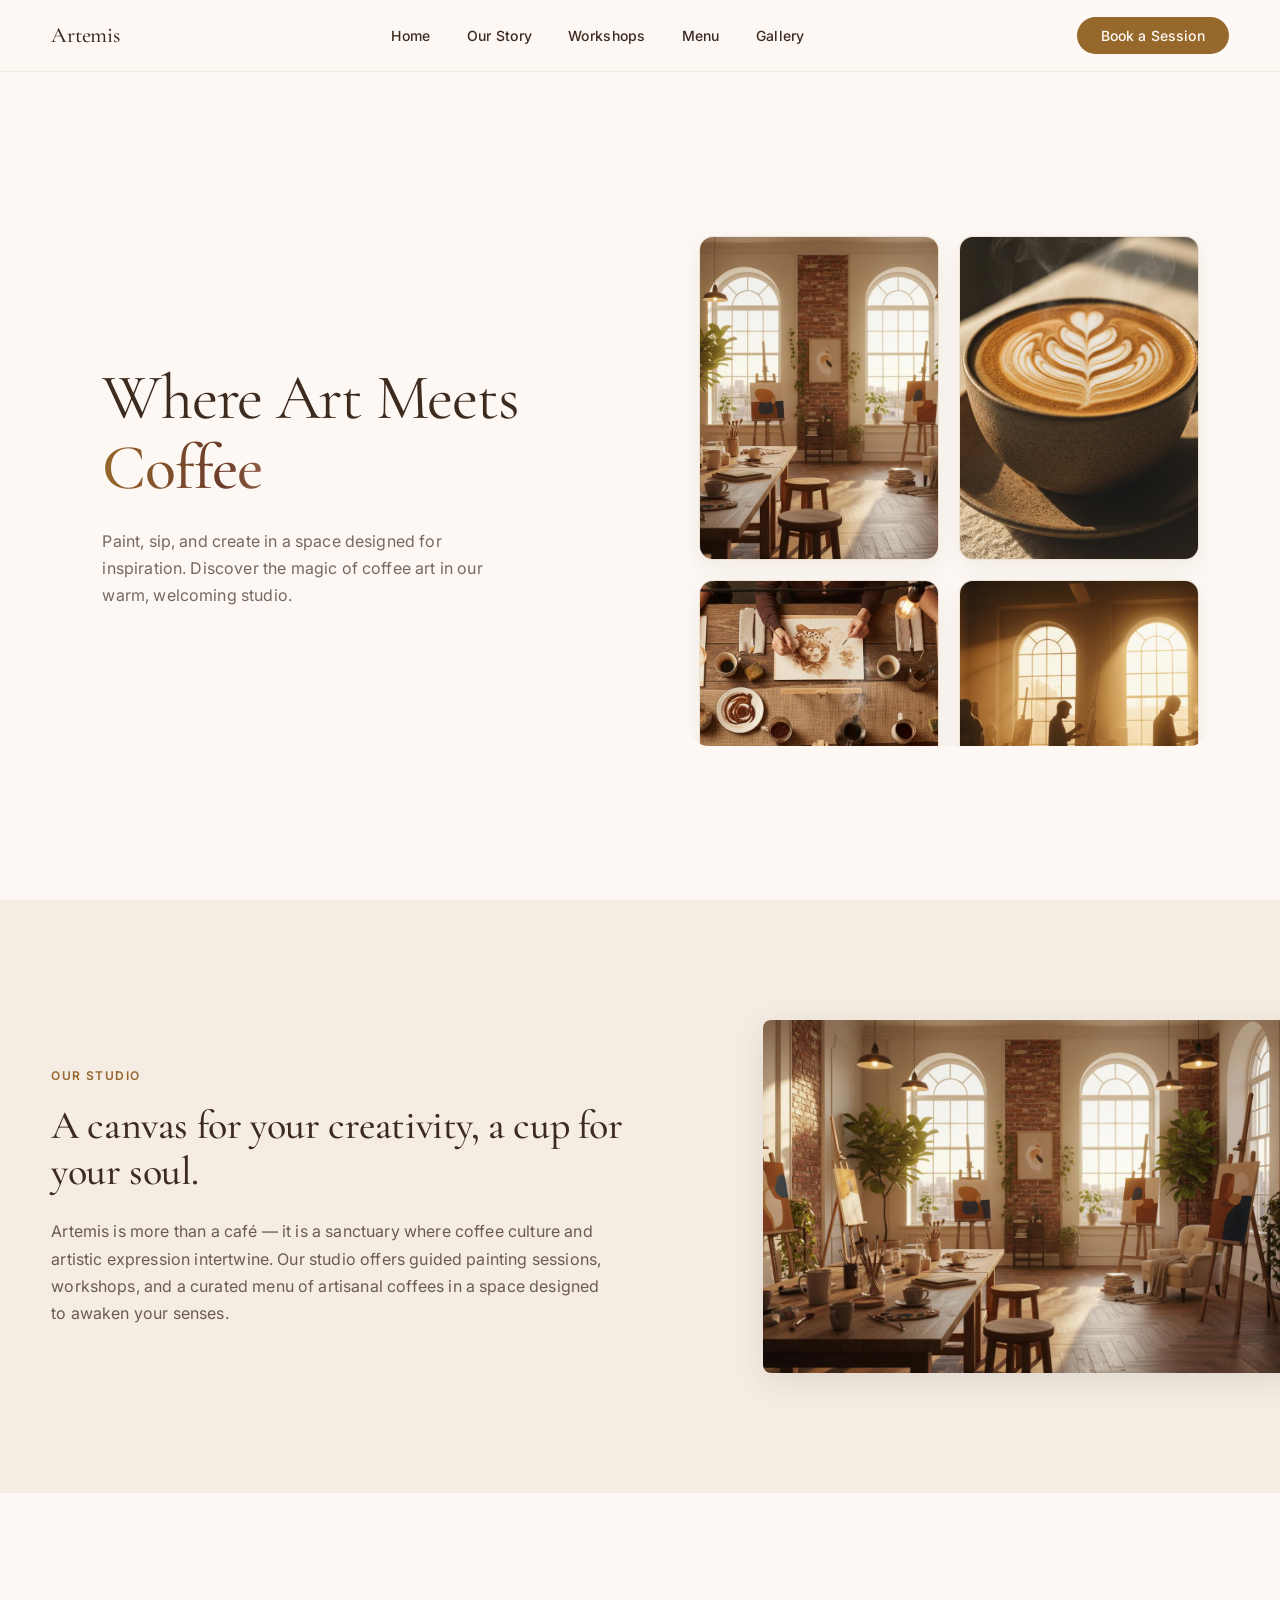
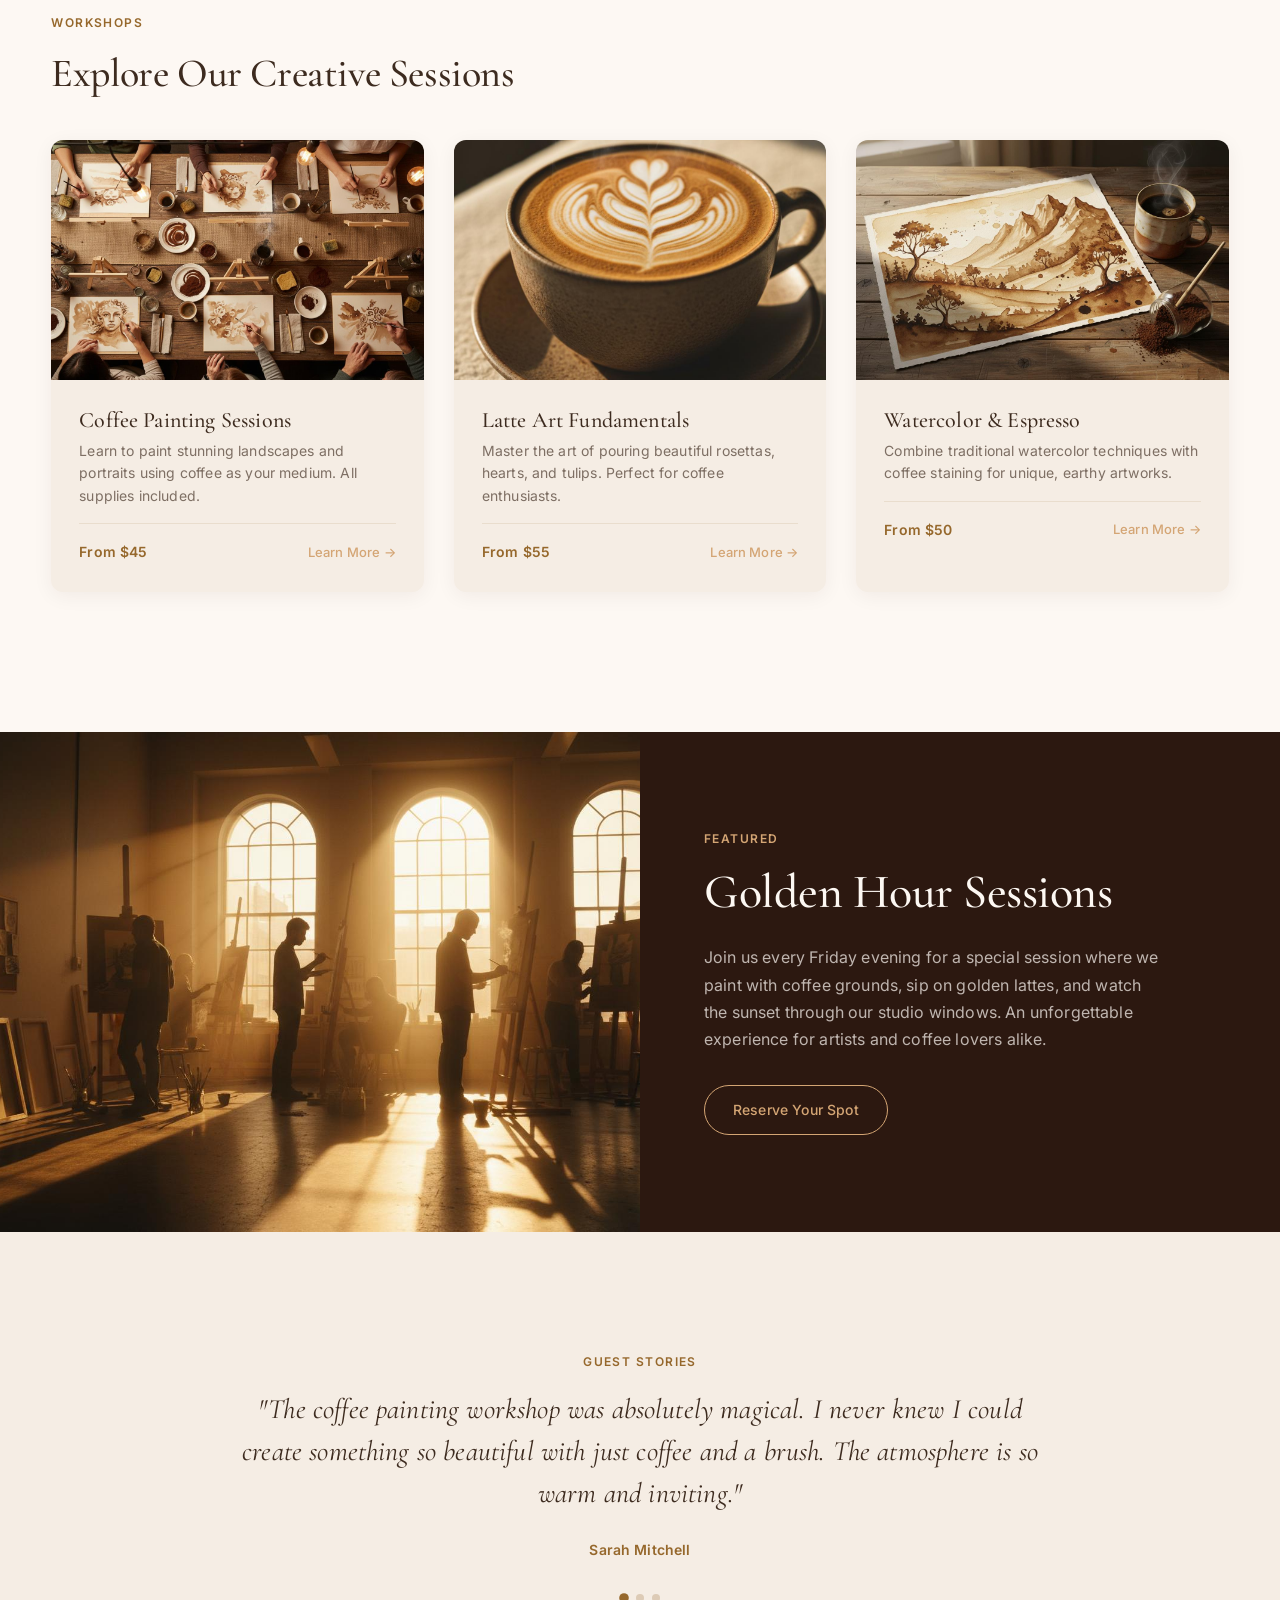
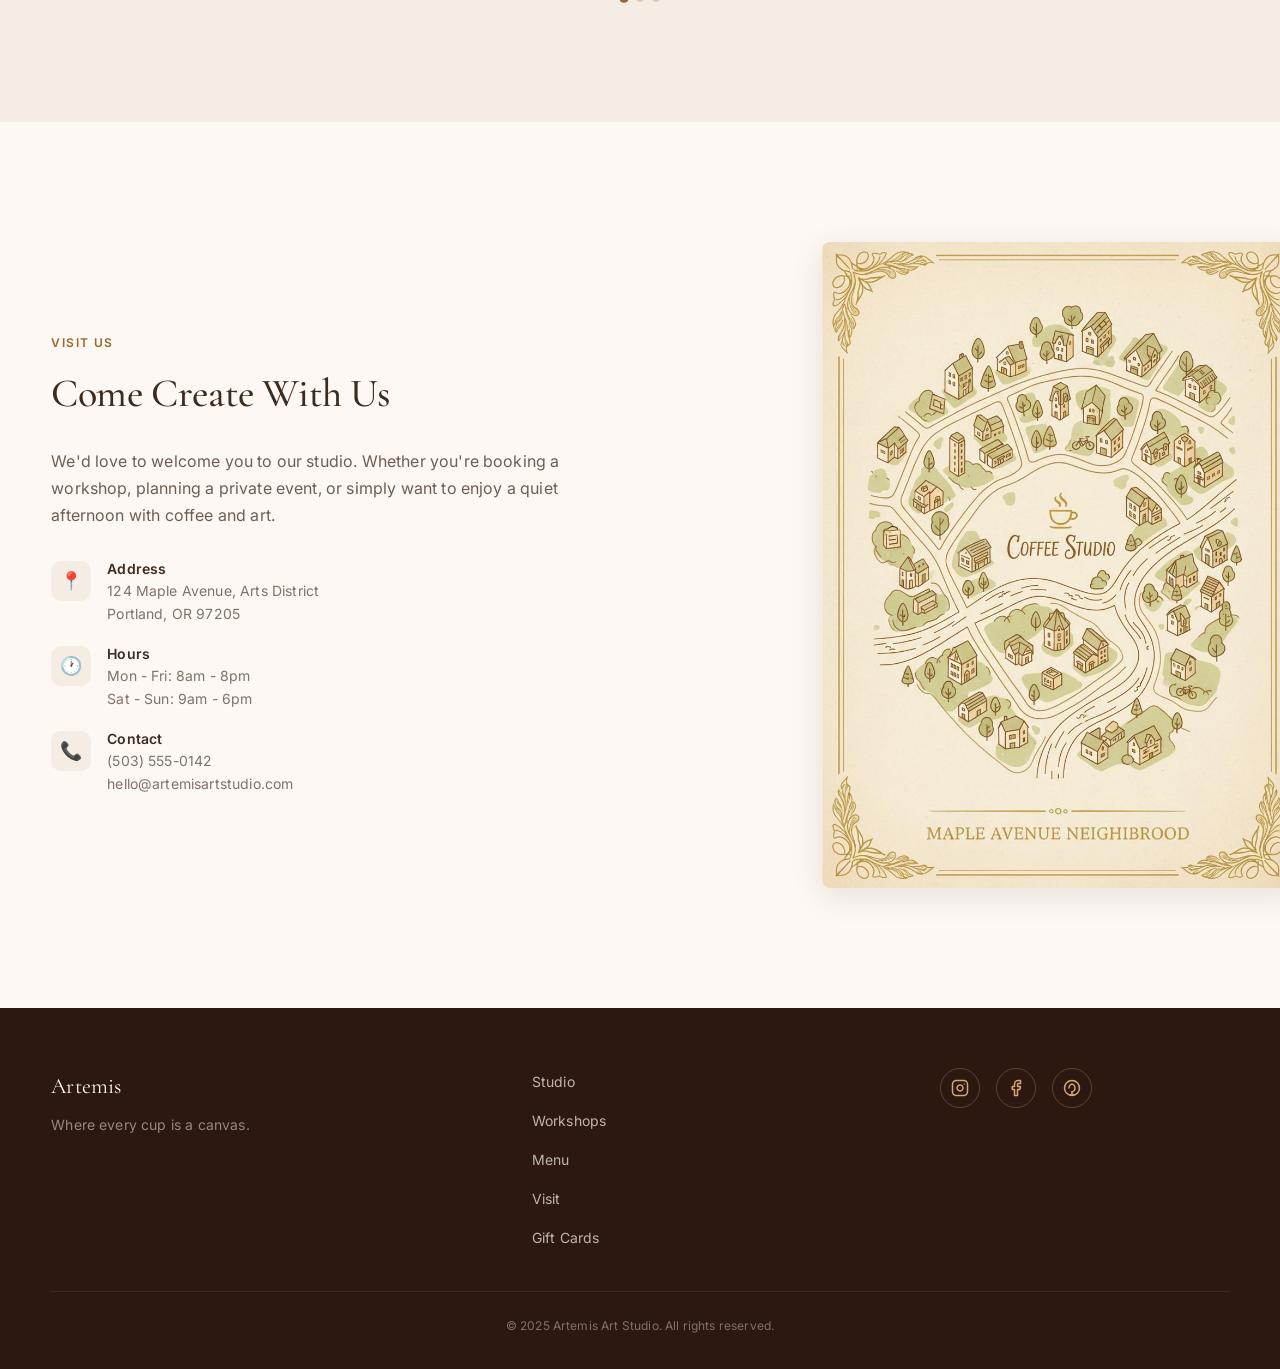
==== commit bd4ac399: "New website" ====
--- a/index.html
+++ b/index.html
@@ -728,7 +728,7 @@
     <li><a href="menu.html">Menu</a></li>
     <li><a href="gallery.html">Gallery</a></li>
   </ul>
-  <button class="nav-cta" onclick="document.getElementById('visit').scrollIntoView({behavior:'smooth'})">Book a Session</button>
+  <a href="https://www.artemisartstudios.com/appointments-3-1" class="nav-cta" style="display: inline-block; text-align: center; line-height: normal;">Book a Session</a>
   <button class="nav-toggle" onclick="toggleMobileNav()">&#9776;</button>
 </nav>
 
@@ -1139,4 +1139,4 @@
 </script>
 
 </body>
-</html>+</html>
